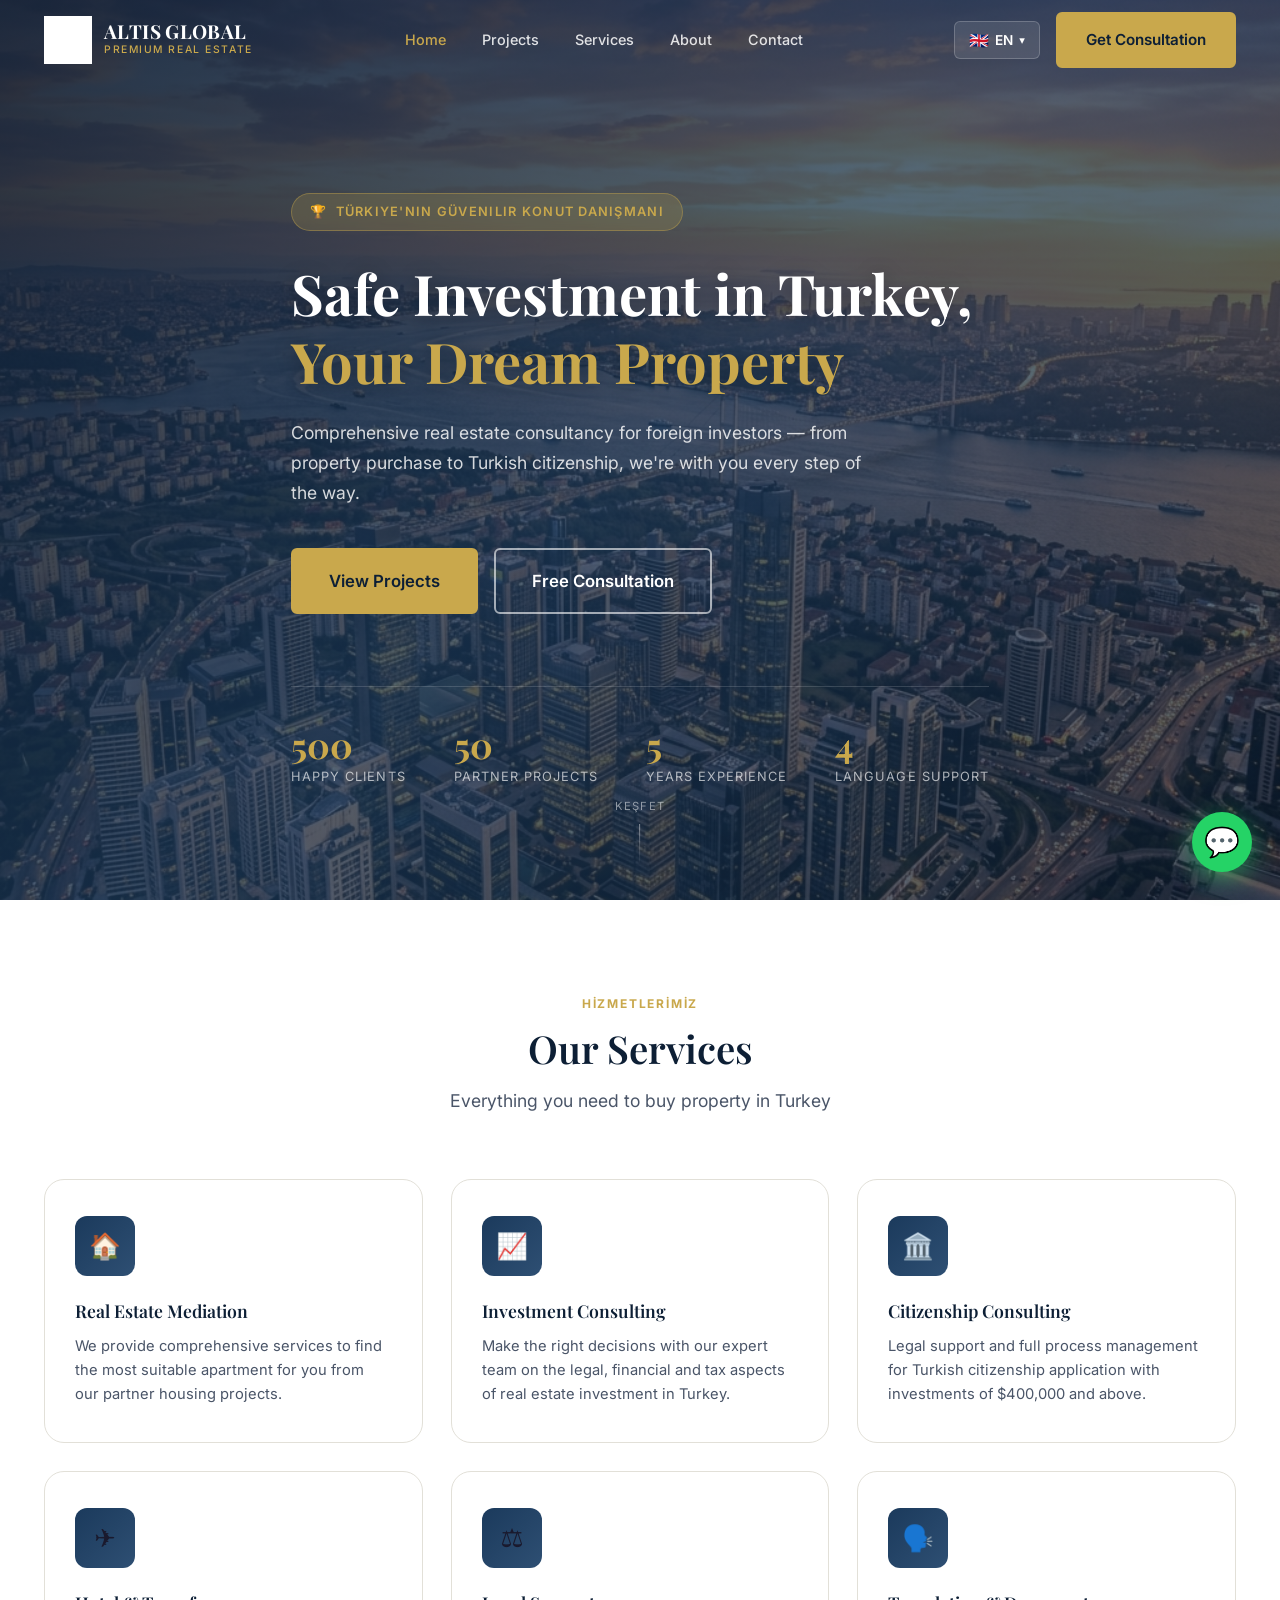
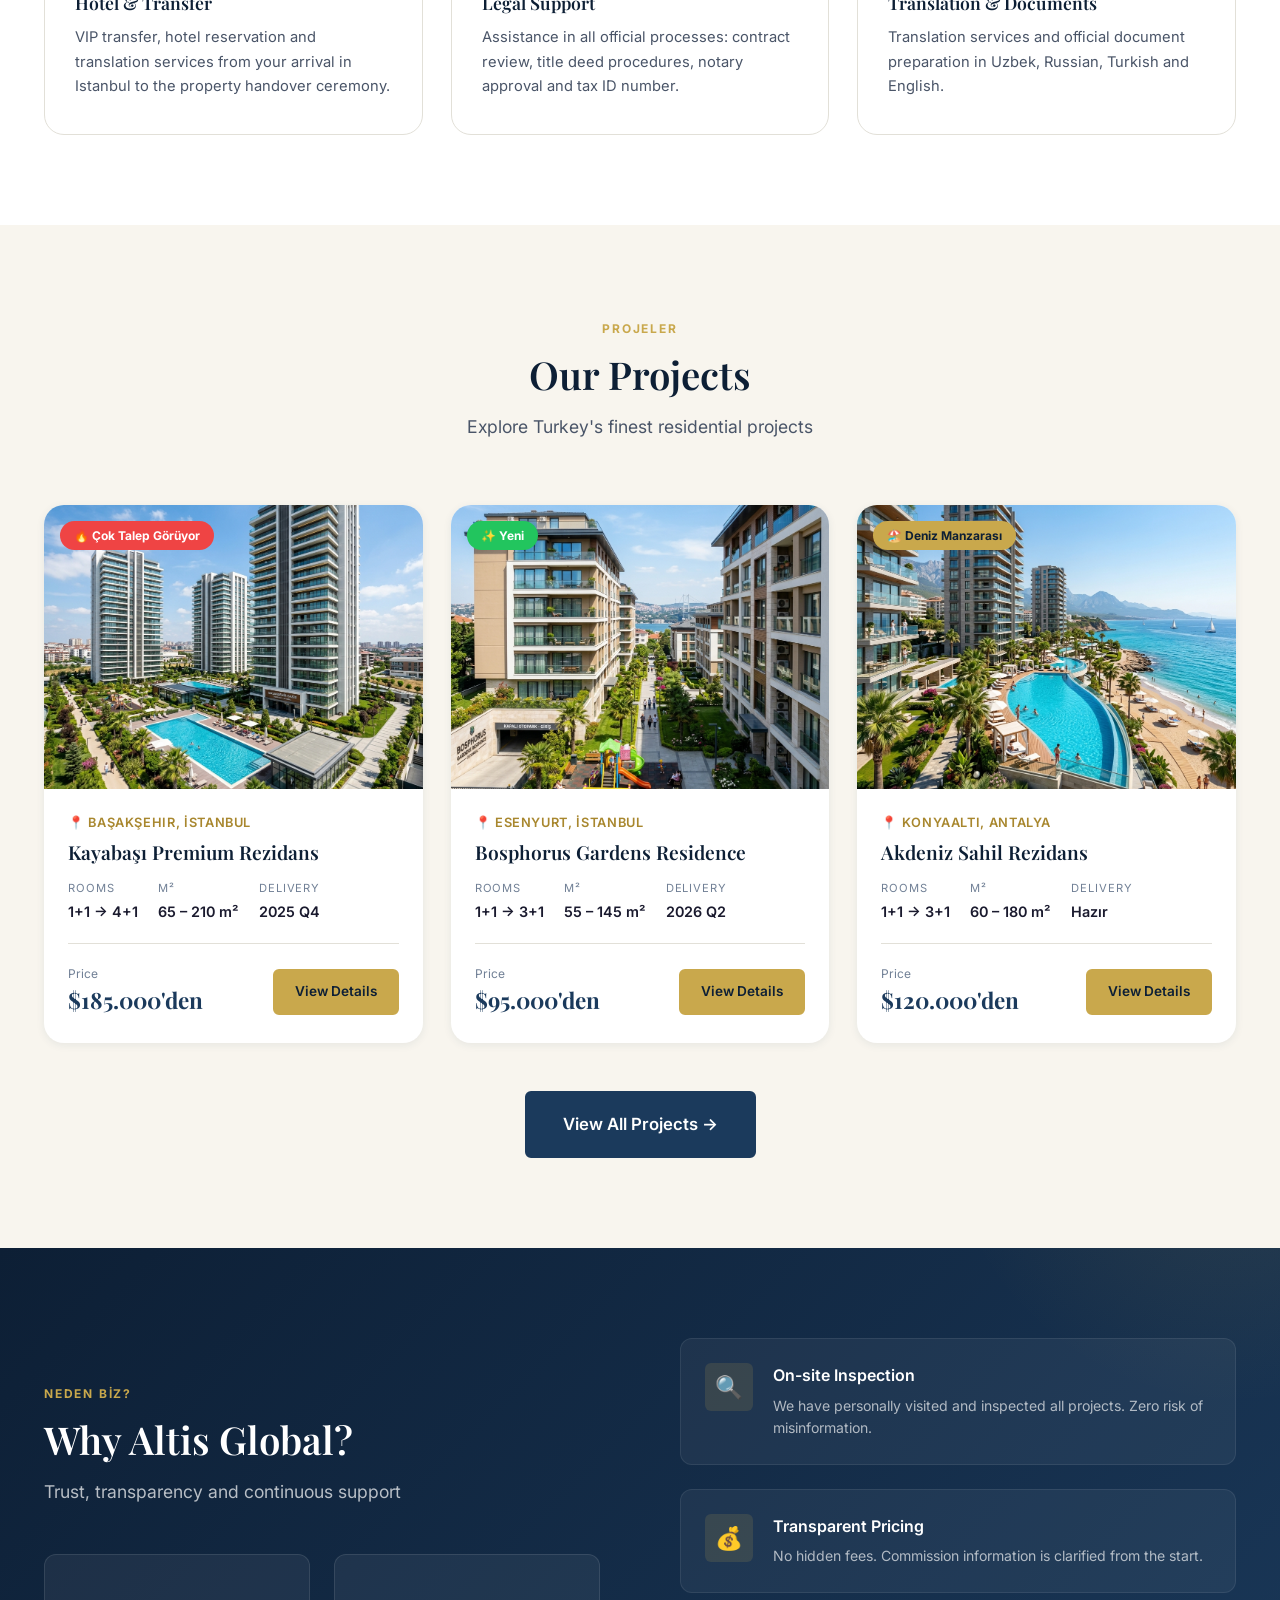
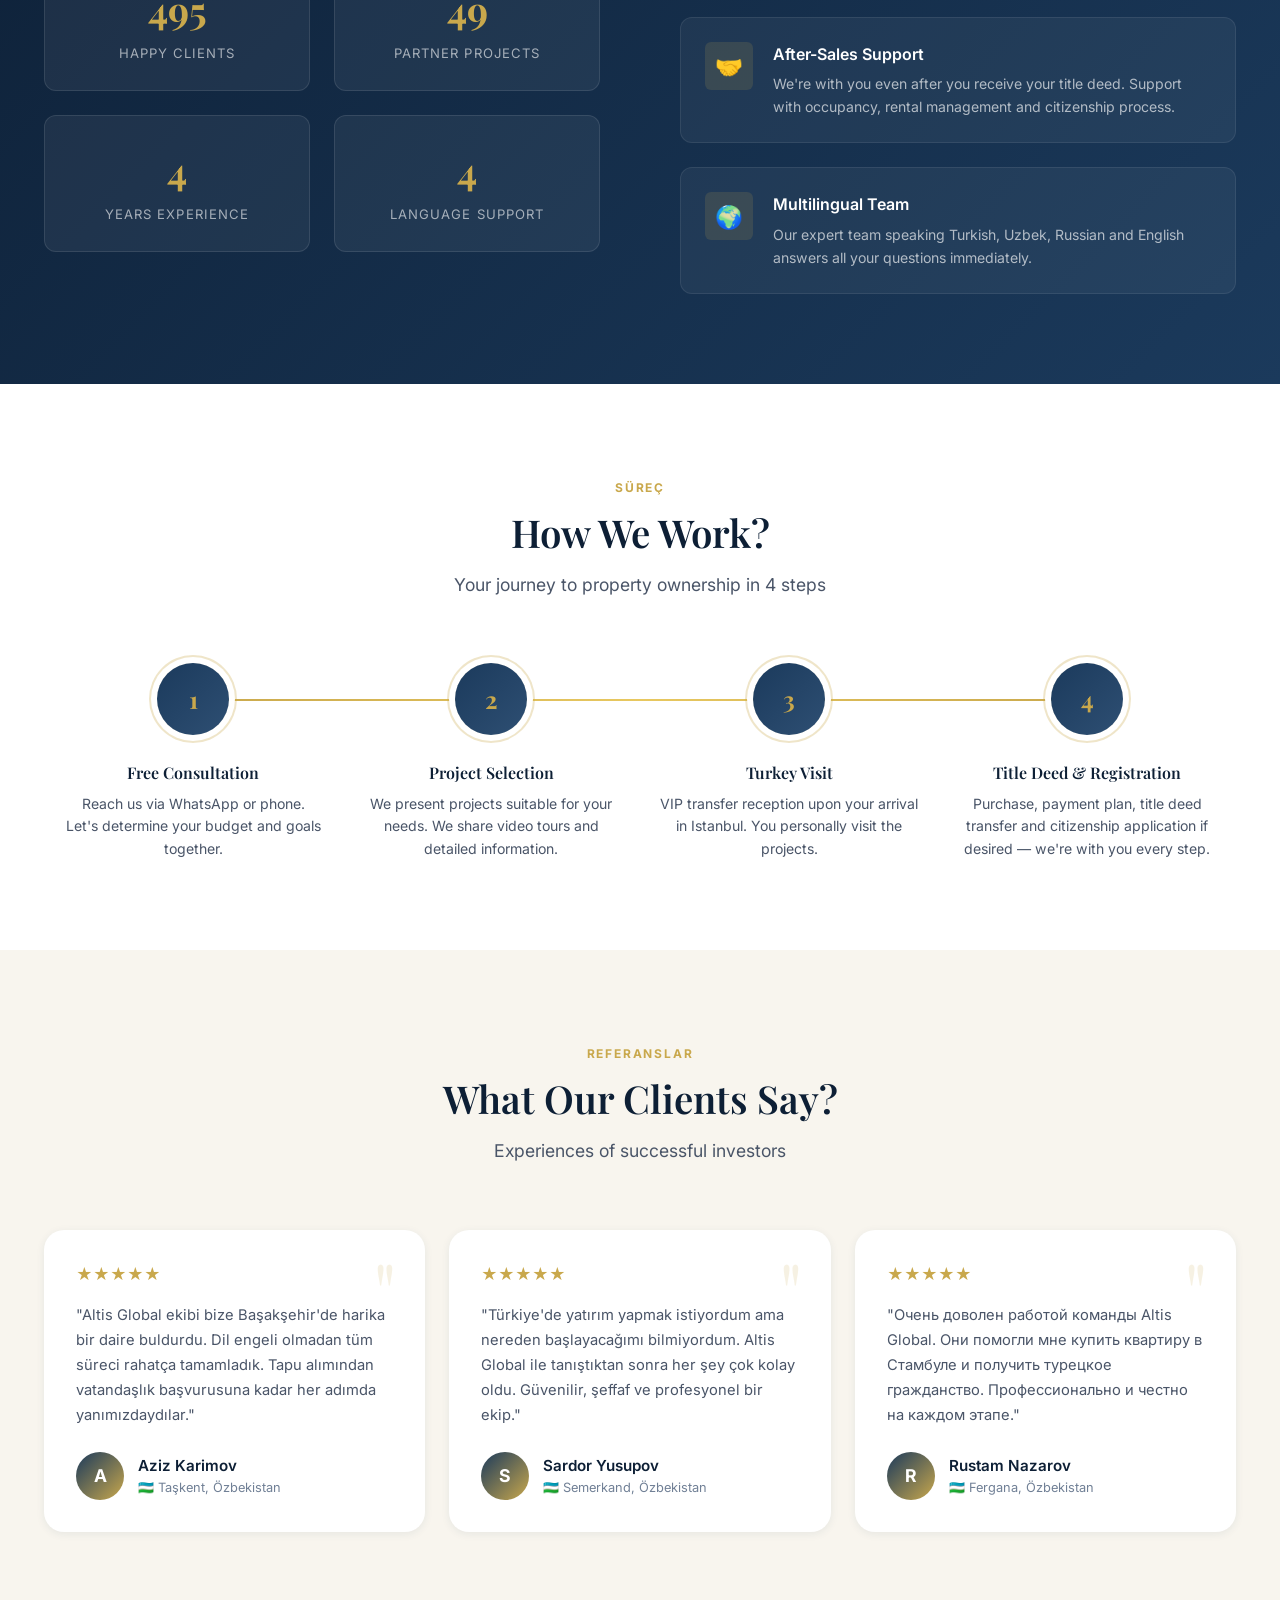
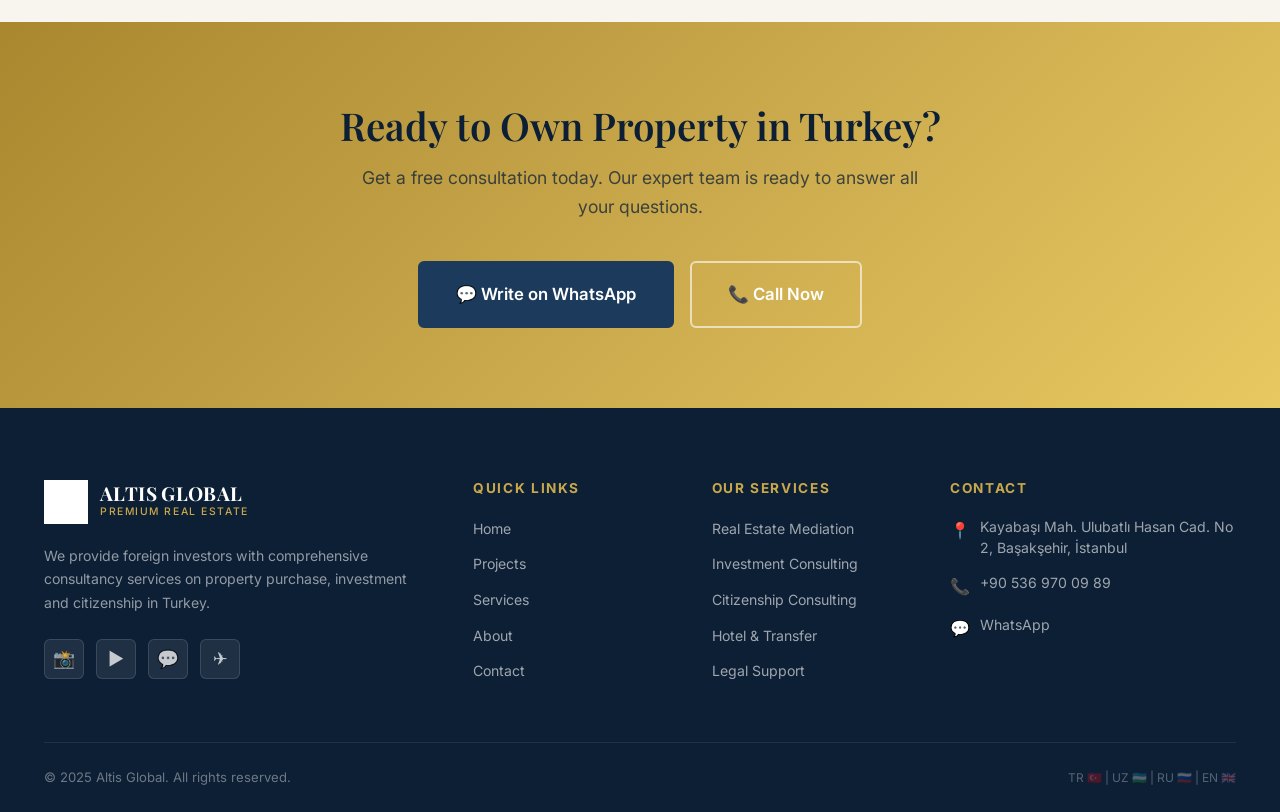
==== index.html @ b35ed518 "İlk commit - Altis Global Konut Projesi" ====
<!DOCTYPE html>
<html lang="tr" dir="ltr">
<head>
  <meta charset="UTF-8" />
  <meta name="viewport" content="width=device-width, initial-scale=1.0" />
  <title>Altis Global — Türkiye'de Konut & Yatırım Danışmanlığı</title>
  <meta name="description" content="Yabancı yatırımcılara Türkiye'de konut alımı, yatırım danışmanlığı ve vatandaşlık hizmetleri. Özbekistan ve Orta Asya'dan müşterilere özel çok dilli hizmet." />
  <meta property="og:title" content="Altis Global — Türkiye'de Konut & Yatırım" />
  <meta property="og:description" content="Yabancı yatırımcılara Türkiye'de konut alımı ve vatandaşlık danışmanlığı." />
  <meta property="og:type" content="website" />
  <link rel="stylesheet" href="assets/css/main.css" />
  <link rel="icon" type="image/png" href="assets/images/logo.png" />
</head>
<body>

<!-- ============================================================ NAVBAR -->
<nav id="navbar" class="transparent">
  <div class="nav-inner">
    <a href="index.html" class="nav-logo">
      <img src="assets/images/logo.png" alt="Altis Global Logo" />
      <div class="nav-logo-text">
        <span class="brand-name">ALTIS GLOBAL</span>
        <span class="brand-sub">Premium Real Estate</span>
      </div>
    </a>
    <ul class="nav-links">
      <li><a href="index.html" data-i18n="nav.home">Ana Sayfa</a></li>
      <li><a href="projects.html" data-i18n="nav.projects">Projeler</a></li>
      <li><a href="services.html" data-i18n="nav.services">Hizmetler</a></li>
      <li><a href="about.html" data-i18n="nav.about">Hakkımızda</a></li>
      <li><a href="contact.html" data-i18n="nav.contact">İletişim</a></li>
    </ul>
    <div class="nav-right">
      <div class="lang-switcher">
        <button class="lang-btn" id="langBtn" aria-label="Dil Seç">
          <span class="flag">🇹🇷</span>
          <span class="lang-code">TR</span>
          <span class="chevron">▾</span>
        </button>
        <div class="lang-dropdown" id="langDropdown">
          <div class="lang-option" data-lang="tr"><span class="flag">🇹🇷</span> Türkçe</div>
          <div class="lang-option" data-lang="uz"><span class="flag">🇺🇿</span> O'zbekcha</div>
          <div class="lang-option" data-lang="ru"><span class="flag">🇷🇺</span> Русский</div>
          <div class="lang-option" data-lang="en"><span class="flag">🇬🇧</span> English</div>
        </div>
      </div>
      <a href="contact.html" class="btn btn-primary nav-cta" data-i18n="nav.cta">Danışmanlık Al</a>
      <button class="hamburger" id="hamburger" aria-label="Menü">
        <span></span><span></span><span></span>
      </button>
    </div>
  </div>
</nav>

<!-- Mobile Menu -->
<div class="mobile-menu" id="mobileMenu">
  <a href="index.html"    data-i18n="nav.home">Ana Sayfa</a>
  <a href="projects.html" data-i18n="nav.projects">Projeler</a>
  <a href="services.html" data-i18n="nav.services">Hizmetler</a>
  <a href="about.html"    data-i18n="nav.about">Hakkımızda</a>
  <a href="contact.html"  data-i18n="nav.contact">İletişim</a>
  <a href="contact.html" class="btn btn-primary mobile-cta" data-i18n="nav.cta">Danışmanlık Al</a>
</div>

<!-- ============================================================ HERO -->
<section id="hero">
  <div class="hero-bg"></div>
  <div class="hero-overlay"></div>
  <div class="container hero-content">
    <div class="hero-badge">🏆 <span>Türkiye'nin Güvenilir Konut Danışmanı</span></div>
    <h1 class="hero-title">
      <span data-i18n="hero.tagline">Türkiye'de Güvenli Yatırım,<br/><span class="gold">Hayalinizdeki Konut</span></span>
    </h1>
    <p class="hero-subtitle" data-i18n="hero.subtitle">
      Yabancı yatırımcılar için kapsamlı emlak danışmanlığı — konut alımından Türk vatandaşlığına kadar her adımda yanınızdayız.
    </p>
    <div class="hero-buttons">
      <a href="projects.html" class="btn btn-primary btn-lg" data-i18n="hero.btn_projects">Projeleri İncele</a>
      <a href="contact.html"  class="btn btn-outline btn-lg" data-i18n="hero.btn_contact">Ücretsiz Danışmanlık</a>
    </div>
    <div class="hero-stats">
      <div>
        <div class="hero-stat-val" data-count="500">0</div>
        <div class="hero-stat-label" data-i18n="why.stat1_label">Mutlu Müşteri</div>
      </div>
      <div>
        <div class="hero-stat-val" data-count="50">0</div>
        <div class="hero-stat-label" data-i18n="why.stat2_label">Anlaşmalı Proje</div>
      </div>
      <div>
        <div class="hero-stat-val" data-count="5">0</div>
        <div class="hero-stat-label" data-i18n="why.stat3_label">Yıl Tecrübe</div>
      </div>
      <div>
        <div class="hero-stat-val">4</div>
        <div class="hero-stat-label" data-i18n="why.stat4_label">Dil Desteği</div>
      </div>
    </div>
  </div>
  <div class="scroll-indicator">Keşfet</div>
</section>

<!-- ============================================================ SERVICES -->
<section id="services">
  <div class="container">
    <div class="section-header">
      <span class="section-label">HİZMETLERİMİZ</span>
      <h2 class="section-title" data-i18n="services.title">Hizmetlerimiz</h2>
      <p class="section-subtitle" data-i18n="services.subtitle">Türkiye'de konut satın alma sürecinde ihtiyaç duyduğunuz her şeyi sunuyoruz</p>
    </div>
    <div class="services-grid">
      <div class="service-card reveal">
        <div class="service-icon">🏠</div>
        <h3 class="service-title" data-i18n="services.realty_title">Emlak Aracılığı</h3>
        <p class="service-desc" data-i18n="services.realty_desc">Anlaşmalı olduğumuz seçkin konut projelerinden size en uygun daireyi bulmak için kapsamlı hizmet sunuyoruz.</p>
      </div>
      <div class="service-card reveal reveal-delay-1">
        <div class="service-icon">📈</div>
        <h3 class="service-title" data-i18n="services.consulting_title">Yatırım Danışmanlığı</h3>
        <p class="service-desc" data-i18n="services.consulting_desc">Türkiye'de gayrimenkul yatırımlarının hukuki, finansal ve vergisel boyutlarında uzman ekibimizle doğru kararı alın.</p>
      </div>
      <div class="service-card reveal reveal-delay-2">
        <div class="service-icon">🏛️</div>
        <h3 class="service-title" data-i18n="services.citizenship_title">Vatandaşlık Danışmanlığı</h3>
        <p class="service-desc" data-i18n="services.citizenship_desc">400.000 $ ve üzeri yatırımla Türk vatandaşlığı başvurusunda hukuki destek ve tam süreç yönetimi.</p>
      </div>
      <div class="service-card reveal reveal-delay-1">
        <div class="service-icon">✈️</div>
        <h3 class="service-title" data-i18n="services.transfer_title">Otel & Transfer</h3>
        <p class="service-desc" data-i18n="services.transfer_desc">İstanbul'a gelişinizden konut teslim törenine kadar VIP transfer, otel rezervasyonu ve tercümanlık hizmetleri.</p>
      </div>
      <div class="service-card reveal reveal-delay-2">
        <div class="service-icon">⚖️</div>
        <h3 class="service-title" data-i18n="services.legal_title">Hukuki Destek</h3>
        <p class="service-desc" data-i18n="services.legal_desc">Sözleşme incelemesi, tapu işlemleri, noter onayı ve vergi numarası çıkartma gibi tüm resmi süreçlerde destek.</p>
      </div>
      <div class="service-card reveal reveal-delay-3">
        <div class="service-icon">🗣️</div>
        <h3 class="service-title" data-i18n="services.translation_title">Tercümanlık & Evrak</h3>
        <p class="service-desc" data-i18n="services.translation_desc">Özbekçe, Rusça, Türkçe ve İngilizce dillerinde tercümanlık ve resmi belge hazırlama hizmetleri.</p>
      </div>
    </div>
  </div>
</section>

<!-- ============================================================ PROJECTS -->
<section id="projects">
  <div class="container">
    <div class="section-header">
      <span class="section-label">PROJELER</span>
      <h2 class="section-title" data-i18n="projects.title">Öne Çıkan Projeler</h2>
      <p class="section-subtitle" data-i18n="projects.subtitle">Özenle seçilmiş konut projeleri</p>
    </div>
    <div class="projects-grid">

      <!-- Project 1 -->
      <a href="project-basaksehir.html" class="project-card reveal" data-city="istanbul">
        <div class="project-img-wrap">
          <img src="assets/images/project-basaksehir.jpg" alt="Başakşehir Rezidans" loading="lazy" />
          <span class="project-badge hot">🔥 Çok Talep Görüyor</span>
        </div>
        <div class="project-info">
          <div class="project-location">📍 Başakşehir, İstanbul</div>
          <h3 class="project-name">Kayabaşı Premium Rezidans</h3>
          <div class="project-meta">
            <div class="project-meta-item">
              <span class="project-meta-label" data-i18n="projects.rooms">Oda</span>
              <span class="project-meta-val">1+1 → 4+1</span>
            </div>
            <div class="project-meta-item">
              <span class="project-meta-label" data-i18n="projects.area">m²</span>
              <span class="project-meta-val">65 – 210 m²</span>
            </div>
            <div class="project-meta-item">
              <span class="project-meta-label" data-i18n="projects.delivery">Teslim</span>
              <span class="project-meta-val">2025 Q4</span>
            </div>
          </div>
          <div class="project-price">
            <div>
              <div class="project-price-label" data-i18n="projects.price_from">Fiyat</div>
              <div class="project-price-val">$185.000'den</div>
            </div>
            <span class="btn btn-primary btn-sm" data-i18n="projects.details">Detayları İncele</span>
          </div>
        </div>
      </a>

      <!-- Project 2 -->
      <a href="project-esenyurt.html" class="project-card reveal reveal-delay-1" data-city="istanbul">
        <div class="project-img-wrap">
          <img src="assets/images/project-esenyurt.jpg" alt="Esenyurt Konut" loading="lazy" />
          <span class="project-badge new">✨ Yeni</span>
        </div>
        <div class="project-info">
          <div class="project-location">📍 Esenyurt, İstanbul</div>
          <h3 class="project-name">Bosphorus Gardens Residence</h3>
          <div class="project-meta">
            <div class="project-meta-item">
              <span class="project-meta-label" data-i18n="projects.rooms">Oda</span>
              <span class="project-meta-val">1+1 → 3+1</span>
            </div>
            <div class="project-meta-item">
              <span class="project-meta-label" data-i18n="projects.area">m²</span>
              <span class="project-meta-val">55 – 145 m²</span>
            </div>
            <div class="project-meta-item">
              <span class="project-meta-label" data-i18n="projects.delivery">Teslim</span>
              <span class="project-meta-val">2026 Q2</span>
            </div>
          </div>
          <div class="project-price">
            <div>
              <div class="project-price-label" data-i18n="projects.price_from">Fiyat</div>
              <div class="project-price-val">$95.000'den</div>
            </div>
            <span class="btn btn-primary btn-sm" data-i18n="projects.details">Detayları İncele</span>
          </div>
        </div>
      </a>

      <!-- Project 3 -->
      <a href="project-antalya.html" class="project-card reveal reveal-delay-2" data-city="antalya">
        <div class="project-img-wrap">
          <img src="assets/images/project-antalya.jpg" alt="Antalya Deniz Manzaralı" loading="lazy" />
          <span class="project-badge">🏖️ Deniz Manzarası</span>
        </div>
        <div class="project-info">
          <div class="project-location">📍 Konyaaltı, Antalya</div>
          <h3 class="project-name">Akdeniz Sahil Rezidans</h3>
          <div class="project-meta">
            <div class="project-meta-item">
              <span class="project-meta-label" data-i18n="projects.rooms">Oda</span>
              <span class="project-meta-val">1+1 → 3+1</span>
            </div>
            <div class="project-meta-item">
              <span class="project-meta-label" data-i18n="projects.area">m²</span>
              <span class="project-meta-val">60 – 180 m²</span>
            </div>
            <div class="project-meta-item">
              <span class="project-meta-label" data-i18n="projects.delivery">Teslim</span>
              <span class="project-meta-val">Hazır</span>
            </div>
          </div>
          <div class="project-price">
            <div>
              <div class="project-price-label" data-i18n="projects.price_from">Fiyat</div>
              <div class="project-price-val">$120.000'den</div>
            </div>
            <span class="btn btn-primary btn-sm" data-i18n="projects.details">Detayları İncele</span>
          </div>
        </div>
      </a>

    </div>
    <div class="projects-center">
      <a href="projects.html" class="btn btn-navy btn-lg" data-i18n="projects.view_all">Tüm Projeleri Gör →</a>
    </div>
  </div>
</section>

<!-- ============================================================ WHY US -->
<section id="why">
  <div class="container">
    <div class="why-inner">
      <div class="why-left">
        <span class="section-label">NEDEN BİZ?</span>
        <h2 class="section-title reveal" data-i18n="why.title">Neden Altis Global?</h2>
        <p class="section-subtitle reveal" data-i18n="why.subtitle">Güven, şeffaflık ve kesintisiz destek</p>
        <div class="why-stats">
          <div class="why-stat reveal">
            <span class="why-stat-val" data-count="500" data-i18n="why.stat1_val">500+</span>
            <span class="why-stat-label" data-i18n="why.stat1_label">Mutlu Müşteri</span>
          </div>
          <div class="why-stat reveal reveal-delay-1">
            <span class="why-stat-val" data-count="50" data-i18n="why.stat2_val">50+</span>
            <span class="why-stat-label" data-i18n="why.stat2_label">Anlaşmalı Proje</span>
          </div>
          <div class="why-stat reveal reveal-delay-2">
            <span class="why-stat-val" data-count="5" data-i18n="why.stat3_val">5+</span>
            <span class="why-stat-label" data-i18n="why.stat3_label">Yıl Tecrübe</span>
          </div>
          <div class="why-stat reveal reveal-delay-3">
            <span class="why-stat-val">4</span>
            <span class="why-stat-label" data-i18n="why.stat4_label">Dil Desteği</span>
          </div>
        </div>
      </div>
      <div class="why-reasons">
        <div class="why-reason reveal">
          <div class="why-reason-icon">🔍</div>
          <div>
            <div class="why-reason-title" data-i18n="why.r1_title">Yerinde İnceleme</div>
            <p data-i18n="why.r1_desc">Tüm projeleri bizzat ziyaret ederek inceledik. Yanlış bilgi verme riskimiz sıfır.</p>
          </div>
        </div>
        <div class="why-reason reveal reveal-delay-1">
          <div class="why-reason-icon">💰</div>
          <div>
            <div class="why-reason-title" data-i18n="why.r2_title">Şeffaf Fiyatlama</div>
            <p data-i18n="why.r2_desc">Gizli ücret yok. Komisyon bilgileri başından netleştirilir.</p>
          </div>
        </div>
        <div class="why-reason reveal reveal-delay-2">
          <div class="why-reason-icon">🤝</div>
          <div>
            <div class="why-reason-title" data-i18n="why.r3_title">Satış Sonrası Destek</div>
            <p data-i18n="why.r3_desc">Tapunuzu aldıktan sonra da yanınızdayız. İskân, kira yönetimi ve vatandaşlık sürecinde destek.</p>
          </div>
        </div>
        <div class="why-reason reveal reveal-delay-3">
          <div class="why-reason-icon">🌍</div>
          <div>
            <div class="why-reason-title" data-i18n="why.r4_title">Çok Dilli Ekip</div>
            <p data-i18n="why.r4_desc">Türkçe, Özbekçe, Rusça ve İngilizce konuşan uzman ekibimiz her sorunuza anında cevap verir.</p>
          </div>
        </div>
      </div>
    </div>
  </div>
</section>

<!-- ============================================================ PROCESS -->
<section id="process">
  <div class="container">
    <div class="section-header">
      <span class="section-label">SÜREÇ</span>
      <h2 class="section-title" data-i18n="process.title">Nasıl Çalışıyoruz?</h2>
      <p class="section-subtitle" data-i18n="process.subtitle">Konut sahibi olma yolculuğunuz 4 adımda</p>
    </div>
    <div class="process-steps">
      <div class="process-step reveal">
        <div class="step-number">1</div>
        <h3 class="step-title" data-i18n="process.step1_title">Ücretsiz Danışma</h3>
        <p class="step-desc" data-i18n="process.step1_desc">WhatsApp veya telefon üzerinden bize ulaşın. Bütçenizi ve hedeflerinizi birlikte belirleyelim.</p>
      </div>
      <div class="process-step reveal reveal-delay-1">
        <div class="step-number">2</div>
        <h3 class="step-title" data-i18n="process.step2_title">Proje Seçimi</h3>
        <p class="step-desc" data-i18n="process.step2_desc">İhtiyaçlarınıza uygun projeleri sunuyoruz. Video turları ve detaylı bilgileri paylaşıyoruz.</p>
      </div>
      <div class="process-step reveal reveal-delay-2">
        <div class="step-number">3</div>
        <h3 class="step-title" data-i18n="process.step3_title">Türkiye Ziyareti</h3>
        <p class="step-desc" data-i18n="process.step3_desc">İstanbul'a gelişinizde VIP transfer karşılama. Projeleri bizzat ziyaret ediyorsunuz.</p>
      </div>
      <div class="process-step reveal reveal-delay-3">
        <div class="step-number">4</div>
        <h3 class="step-title" data-i18n="process.step4_title">Tapu & Tescil</h3>
        <p class="step-desc" data-i18n="process.step4_desc">Satın alma, ödeme planı, tapu devri ve isterseniz vatandaşlık başvurusu — her adımda yanınızdayız.</p>
      </div>
    </div>
  </div>
</section>

<!-- ============================================================ TESTIMONIALS -->
<section id="testimonials">
  <div class="container">
    <div class="section-header">
      <span class="section-label">REFERANSLAR</span>
      <h2 class="section-title" data-i18n="testimonials.title">Müşterilerimiz Ne Diyor?</h2>
      <p class="section-subtitle" data-i18n="testimonials.subtitle">Başarılı yatırımcıların deneyimleri</p>
    </div>
    <div class="testimonials-track">
      <div class="testimonial-card reveal">
        <div class="testimonial-stars">★★★★★</div>
        <p class="testimonial-text">"Altis Global ekibi bize Başakşehir'de harika bir daire buldurdu. Dil engeli olmadan tüm süreci rahatça tamamladık. Tapu alımından vatandaşlık başvurusuna kadar her adımda yanımızdaydılar."</p>
        <div class="testimonial-author">
          <div class="testimonial-avatar">A</div>
          <div>
            <div class="testimonial-name">Aziz Karimov</div>
            <div class="testimonial-country">🇺🇿 Taşkent, Özbekistan</div>
          </div>
        </div>
      </div>
      <div class="testimonial-card reveal reveal-delay-1">
        <div class="testimonial-stars">★★★★★</div>
        <p class="testimonial-text">"Türkiye'de yatırım yapmak istiyordum ama nereden başlayacağımı bilmiyordum. Altis Global ile tanıştıktan sonra her şey çok kolay oldu. Güvenilir, şeffaf ve profesyonel bir ekip."</p>
        <div class="testimonial-author">
          <div class="testimonial-avatar">S</div>
          <div>
            <div class="testimonial-name">Sardor Yusupov</div>
            <div class="testimonial-country">🇺🇿 Semerkand, Özbekistan</div>
          </div>
        </div>
      </div>
      <div class="testimonial-card reveal reveal-delay-2">
        <div class="testimonial-stars">★★★★★</div>
        <p class="testimonial-text">"Очень доволен работой команды Altis Global. Они помогли мне купить квартиру в Стамбуле и получить турецкое гражданство. Профессионально и честно на каждом этапе."</p>
        <div class="testimonial-author">
          <div class="testimonial-avatar">R</div>
          <div>
            <div class="testimonial-name">Rustam Nazarov</div>
            <div class="testimonial-country">🇺🇿 Fergana, Özbekistan</div>
          </div>
        </div>
      </div>
    </div>
  </div>
</section>

<!-- ============================================================ CTA -->
<section id="cta">
  <div class="container cta-inner">
    <h2 data-i18n="cta.title">Türkiye'de Konut Sahibi Olmaya Hazır mısınız?</h2>
    <p data-i18n="cta.subtitle">Bugün ücretsiz danışmanlık alın. Uzman ekibimiz tüm sorularınızı yanıtlamak için hazır.</p>
    <div class="cta-buttons">
      <a href="https://wa.me/905369700989?text=Merhaba%2C%20Altis%20Global%20sitesinden%20yaz%C4%B1yorum." target="_blank" class="btn btn-navy btn-lg" data-i18n="cta.whatsapp">
        💬 WhatsApp ile Yazın
      </a>
      <a href="tel:+905369700989" class="btn btn-outline btn-lg" data-i18n="cta.call">📞 Hemen Arayın</a>
    </div>
  </div>
</section>

<!-- ============================================================ FOOTER -->
<footer id="footer">
  <div class="container">
    <div class="footer-grid">
      <div class="footer-brand">
        <div class="nav-logo">
          <img src="assets/images/logo.png" alt="Altis Global" style="height:44px;filter:brightness(0) invert(1);" />
          <div class="nav-logo-text">
            <span class="brand-name">ALTIS GLOBAL</span>
            <span class="brand-sub">Premium Real Estate</span>
          </div>
        </div>
        <p data-i18n="footer.desc">Yabancı yatırımcılara Türkiye'de konut alımı, yatırım ve vatandaşlık konularında kapsamlı danışmanlık hizmetleri sunuyoruz.</p>
        <div class="footer-socials">
          <a href="#" class="social-link" aria-label="Instagram">📸</a>
          <a href="#" class="social-link" aria-label="YouTube">▶️</a>
          <a href="https://wa.me/905369700989" class="social-link" aria-label="WhatsApp">💬</a>
          <a href="#" class="social-link" aria-label="Telegram">✈️</a>
        </div>
      </div>
      <div class="footer-col">
        <h4 data-i18n="footer.links_title">Hızlı Bağlantılar</h4>
        <ul>
          <li><a href="index.html"    data-i18n="nav.home">Ana Sayfa</a></li>
          <li><a href="projects.html" data-i18n="nav.projects">Projeler</a></li>
          <li><a href="services.html" data-i18n="nav.services">Hizmetler</a></li>
          <li><a href="about.html"    data-i18n="nav.about">Hakkımızda</a></li>
          <li><a href="contact.html"  data-i18n="nav.contact">İletişim</a></li>
        </ul>
      </div>
      <div class="footer-col">
        <h4 data-i18n="footer.services_title">Hizmetlerimiz</h4>
        <ul>
          <li><a href="services.html" data-i18n="services.realty_title">Emlak Aracılığı</a></li>
          <li><a href="services.html" data-i18n="services.consulting_title">Yatırım Danışmanlığı</a></li>
          <li><a href="services.html" data-i18n="services.citizenship_title">Vatandaşlık</a></li>
          <li><a href="services.html" data-i18n="services.transfer_title">Otel & Transfer</a></li>
          <li><a href="services.html" data-i18n="services.legal_title">Hukuki Destek</a></li>
        </ul>
      </div>
      <div class="footer-col">
        <h4 data-i18n="footer.contact_title">İletişim</h4>
        <div class="footer-contact-item">
          <span class="footer-contact-icon">📍</span>
          <p data-i18n="footer.address">Kayabaşı Mah. Ulubatlı Hasan Cad. No 2, Başakşehir, İstanbul</p>
        </div>
        <div class="footer-contact-item">
          <span class="footer-contact-icon">📞</span>
          <a href="tel:+905369700989">+90 536 970 09 89</a>
        </div>
        <div class="footer-contact-item">
          <span class="footer-contact-icon">💬</span>
          <a href="https://wa.me/905369700989" target="_blank">WhatsApp</a>
        </div>
      </div>
    </div>
    <div class="footer-bottom">
      <p>© 2025 Altis Global. <span data-i18n="footer.rights">Tüm hakları saklıdır.</span></p>
      <p style="color:rgba(255,255,255,0.3);font-size:0.75rem;">TR 🇹🇷 | UZ 🇺🇿 | RU 🇷🇺 | EN 🇬🇧</p>
    </div>
  </div>
</footer>

<!-- WhatsApp Float -->
<a href="https://wa.me/905369700989" target="_blank" class="whatsapp-float" aria-label="WhatsApp">💬</a>

<script src="assets/js/translations.js"></script>
<script src="assets/js/i18n.js"></script>
<script src="assets/js/main.js"></script>
</body>
</html>
---- assets/css/main.css ----
/* =========================================
   ALTIS GLOBAL — MAIN CSS
   Design: Navy/Gold Premium Real Estate
   ========================================= */

/* --- Google Fonts Import --- */
@import url('https://fonts.googleapis.com/css2?family=Playfair+Display:wght@400;500;600;700&family=Inter:wght@300;400;500;600;700&display=swap');

/* --- CSS Variables --- */
:root {
  --navy:       #1B3A5C;
  --navy-dark:  #0D1F35;
  --navy-light: #2E4F73;
  --gold:       #C9A84C;
  --gold-light: #E8C860;
  --gold-dark:  #A8872E;
  --cream:      #F8F5EE;
  --cream-dark: #EDE8DC;
  --white:      #FFFFFF;
  --text-dark:  #1A1A2E;
  --text-mid:   #4A5568;
  --text-light: #718096;
  --border:     #E2E0D8;
  --shadow-sm:  0 2px 8px rgba(27,58,92,0.08);
  --shadow-md:  0 8px 32px rgba(27,58,92,0.12);
  --shadow-lg:  0 20px 60px rgba(27,58,92,0.18);
  --radius-sm:  6px;
  --radius-md:  12px;
  --radius-lg:  20px;
  --radius-xl:  32px;
  --transition: 0.3s cubic-bezier(0.4,0,0.2,1);
  --font-head:  'Playfair Display', Georgia, serif;
  --font-body:  'Inter', system-ui, sans-serif;
  --max-width:  1240px;
  --nav-height: 80px;
}

/* --- Reset & Base --- */
*, *::before, *::after { box-sizing: border-box; margin: 0; padding: 0; }

html {
  scroll-behavior: smooth;
  font-size: 16px;
}

body {
  font-family: var(--font-body);
  background: var(--cream);
  color: var(--text-dark);
  line-height: 1.6;
  overflow-x: hidden;
}

img { max-width: 100%; height: auto; display: block; }
a  { text-decoration: none; color: inherit; }
ul { list-style: none; }

/* --- Typography --- */
h1, h2, h3, h4 { font-family: var(--font-head); line-height: 1.2; }
h1 { font-size: clamp(2rem, 5vw, 3.5rem); font-weight: 700; }
h2 { font-size: clamp(1.6rem, 3vw, 2.5rem); font-weight: 600; }
h3 { font-size: clamp(1.2rem, 2vw, 1.5rem); font-weight: 600; }
p  { font-size: 1rem; color: var(--text-mid); }

/* --- Container --- */
.container {
  max-width: var(--max-width);
  margin: 0 auto;
  padding: 0 24px;
}

/* --- Section --- */
section { padding: 90px 0; }
.section-label {
  display: inline-block;
  font-size: 0.75rem;
  font-weight: 700;
  letter-spacing: 0.15em;
  text-transform: uppercase;
  color: var(--gold);
  margin-bottom: 12px;
}
.section-title {
  color: var(--navy-dark);
  margin-bottom: 16px;
}
.section-subtitle {
  font-size: 1.1rem;
  color: var(--text-mid);
  max-width: 600px;
}
.section-header { text-align: center; margin-bottom: 64px; }
.section-header .section-subtitle { margin: 0 auto; }

/* --- Buttons --- */
.btn {
  display: inline-flex;
  align-items: center;
  gap: 8px;
  padding: 14px 28px;
  border-radius: var(--radius-sm);
  font-family: var(--font-body);
  font-size: 0.95rem;
  font-weight: 600;
  cursor: pointer;
  border: 2px solid transparent;
  transition: all var(--transition);
  white-space: nowrap;
}

.btn-primary {
  background: var(--gold);
  color: var(--navy-dark);
  border-color: var(--gold);
}
.btn-primary:hover {
  background: var(--gold-light);
  border-color: var(--gold-light);
  transform: translateY(-2px);
  box-shadow: 0 8px 24px rgba(201,168,76,0.4);
}

.btn-outline {
  background: transparent;
  color: var(--white);
  border-color: rgba(255,255,255,0.6);
}
.btn-outline:hover {
  background: rgba(255,255,255,0.15);
  border-color: var(--white);
  transform: translateY(-2px);
}

.btn-navy {
  background: var(--navy);
  color: var(--white);
  border-color: var(--navy);
}
.btn-navy:hover {
  background: var(--navy-dark);
  border-color: var(--navy-dark);
  transform: translateY(-2px);
  box-shadow: var(--shadow-md);
}

.btn-whatsapp {
  background: #25D366;
  color: var(--white);
  border-color: #25D366;
}
.btn-whatsapp:hover {
  background: #20BA5A;
  transform: translateY(-2px);
  box-shadow: 0 8px 24px rgba(37,211,102,0.4);
}

.btn-lg { padding: 18px 36px; font-size: 1.05rem; }
.btn-sm { padding: 10px 20px; font-size: 0.85rem; }

/* =========================================
   NAVIGATION
   ========================================= */
#navbar {
  position: fixed;
  top: 0; left: 0; right: 0;
  z-index: 1000;
  height: var(--nav-height);
  display: flex;
  align-items: center;
  transition: background var(--transition), box-shadow var(--transition), backdrop-filter var(--transition);
}

#navbar.transparent {
  background: transparent;
}
#navbar.scrolled {
  background: rgba(13,31,53,0.97);
  backdrop-filter: blur(20px);
  box-shadow: 0 4px 30px rgba(0,0,0,0.3);
}

.nav-inner {
  display: flex;
  align-items: center;
  justify-content: space-between;
  width: 100%;
  max-width: var(--max-width);
  margin: 0 auto;
  padding: 0 24px;
}

.nav-logo {
  display: flex;
  align-items: center;
  gap: 12px;
}
.nav-logo img {
  height: 48px;
  width: auto;
  filter: brightness(0) invert(1);
}
.nav-logo-text {
  display: flex;
  flex-direction: column;
}
.nav-logo-text .brand-name {
  font-family: var(--font-head);
  font-size: 1.2rem;
  font-weight: 700;
  color: var(--white);
  line-height: 1.1;
  letter-spacing: 0.02em;
}
.nav-logo-text .brand-sub {
  font-size: 0.65rem;
  color: var(--gold);
  letter-spacing: 0.15em;
  text-transform: uppercase;
  font-weight: 500;
}

.nav-links {
  display: flex;
  align-items: center;
  gap: 4px;
}
.nav-links a {
  padding: 8px 16px;
  color: rgba(255,255,255,0.85);
  font-size: 0.9rem;
  font-weight: 500;
  border-radius: var(--radius-sm);
  transition: all var(--transition);
}
.nav-links a:hover { color: var(--white); background: rgba(255,255,255,0.1); }
.nav-links a.active { color: var(--gold); }

.nav-right {
  display: flex;
  align-items: center;
  gap: 16px;
}

/* Language Switcher */
.lang-switcher {
  position: relative;
}
.lang-btn {
  display: flex;
  align-items: center;
  gap: 6px;
  padding: 8px 14px;
  background: rgba(255,255,255,0.1);
  border: 1px solid rgba(255,255,255,0.2);
  border-radius: var(--radius-sm);
  color: var(--white);
  font-size: 0.85rem;
  font-weight: 600;
  cursor: pointer;
  transition: all var(--transition);
  font-family: var(--font-body);
}
.lang-btn:hover { background: rgba(255,255,255,0.2); }
.lang-btn .flag { font-size: 1rem; }
.lang-btn .chevron { font-size: 0.7rem; transition: transform var(--transition); }
.lang-btn.open .chevron { transform: rotate(180deg); }

.lang-dropdown {
  position: absolute;
  top: calc(100% + 8px);
  right: 0;
  background: var(--navy-dark);
  border: 1px solid rgba(255,255,255,0.1);
  border-radius: var(--radius-md);
  overflow: hidden;
  min-width: 160px;
  box-shadow: var(--shadow-lg);
  opacity: 0;
  visibility: hidden;
  transform: translateY(-8px);
  transition: all var(--transition);
}
.lang-dropdown.open {
  opacity: 1;
  visibility: visible;
  transform: translateY(0);
}
.lang-option {
  display: flex;
  align-items: center;
  gap: 10px;
  padding: 12px 16px;
  color: rgba(255,255,255,0.8);
  font-size: 0.85rem;
  cursor: pointer;
  transition: all var(--transition);
}
.lang-option:hover { background: rgba(255,255,255,0.08); color: var(--white); }
.lang-option.active { color: var(--gold); }
.lang-option .flag { font-size: 1.1rem; }

/* Hamburger */
.hamburger {
  display: none;
  flex-direction: column;
  gap: 5px;
  cursor: pointer;
  padding: 8px;
  background: none;
  border: none;
}
.hamburger span {
  display: block;
  width: 24px;
  height: 2px;
  background: var(--white);
  border-radius: 2px;
  transition: all var(--transition);
}
.hamburger.open span:nth-child(1) { transform: translateY(7px) rotate(45deg); }
.hamburger.open span:nth-child(2) { opacity: 0; }
.hamburger.open span:nth-child(3) { transform: translateY(-7px) rotate(-45deg); }

/* Mobile Menu */
.mobile-menu {
  position: fixed;
  top: var(--nav-height);
  left: 0; right: 0;
  background: var(--navy-dark);
  padding: 24px;
  display: flex;
  flex-direction: column;
  gap: 8px;
  transform: translateY(-100%);
  opacity: 0;
  visibility: hidden;
  transition: all var(--transition);
  z-index: 999;
}
.mobile-menu.open {
  transform: translateY(0);
  opacity: 1;
  visibility: visible;
}
.mobile-menu a {
  display: block;
  padding: 14px 16px;
  color: rgba(255,255,255,0.85);
  font-size: 1rem;
  font-weight: 500;
  border-radius: var(--radius-sm);
  border-bottom: 1px solid rgba(255,255,255,0.06);
  transition: all var(--transition);
}
.mobile-menu a:hover { color: var(--gold); background: rgba(255,255,255,0.05); }
.mobile-menu .mobile-cta { margin-top: 16px; }

/* =========================================
   HERO SECTION
   ========================================= */
#hero {
  position: relative;
  min-height: 100vh;
  display: flex;
  align-items: center;
  overflow: hidden;
}

.hero-bg {
  position: absolute;
  inset: 0;
  background-image: url('../images/hero-istanbul.jpg');
  background-size: cover;
  background-position: center 30%;
  transform: scale(1.05);
  transition: transform 8s ease;
}
.hero-bg.loaded { transform: scale(1); }

.hero-overlay {
  position: absolute;
  inset: 0;
  background: linear-gradient(
    135deg,
    rgba(13,31,53,0.88) 0%,
    rgba(27,58,92,0.75) 50%,
    rgba(13,31,53,0.65) 100%
  );
}

.hero-content {
  position: relative;
  z-index: 2;
  padding-top: var(--nav-height);
}

.hero-badge {
  display: inline-flex;
  align-items: center;
  gap: 8px;
  background: rgba(201,168,76,0.2);
  border: 1px solid rgba(201,168,76,0.4);
  padding: 8px 18px;
  border-radius: 100px;
  color: var(--gold);
  font-size: 0.8rem;
  font-weight: 600;
  letter-spacing: 0.1em;
  text-transform: uppercase;
  margin-bottom: 28px;
  backdrop-filter: blur(10px);
  animation: fadeInDown 0.8s ease 0.2s both;
}

.hero-title {
  color: var(--white);
  max-width: 700px;
  margin-bottom: 24px;
  animation: fadeInUp 0.8s ease 0.4s both;
  text-shadow: 0 2px 20px rgba(0,0,0,0.3);
}
.hero-title .gold { color: var(--gold); }

.hero-subtitle {
  color: rgba(255,255,255,0.82);
  font-size: 1.1rem;
  max-width: 580px;
  line-height: 1.7;
  margin-bottom: 40px;
  animation: fadeInUp 0.8s ease 0.6s both;
}

.hero-buttons {
  display: flex;
  gap: 16px;
  flex-wrap: wrap;
  animation: fadeInUp 0.8s ease 0.8s both;
}

.hero-stats {
  display: flex;
  gap: 48px;
  margin-top: 72px;
  padding-top: 40px;
  border-top: 1px solid rgba(255,255,255,0.15);
  animation: fadeInUp 0.8s ease 1s both;
}
.hero-stat-val {
  font-family: var(--font-head);
  font-size: 2.2rem;
  font-weight: 700;
  color: var(--gold);
  line-height: 1;
}
.hero-stat-label {
  font-size: 0.8rem;
  color: rgba(255,255,255,0.65);
  margin-top: 4px;
  text-transform: uppercase;
  letter-spacing: 0.08em;
}

/* Scroll indicator */
.scroll-indicator {
  position: absolute;
  bottom: 36px;
  left: 50%;
  transform: translateX(-50%);
  display: flex;
  flex-direction: column;
  align-items: center;
  gap: 8px;
  color: rgba(255,255,255,0.5);
  font-size: 0.7rem;
  letter-spacing: 0.1em;
  text-transform: uppercase;
  animation: bounce 2s infinite;
  z-index: 2;
}
.scroll-indicator::after {
  content: '';
  width: 1px;
  height: 40px;
  background: linear-gradient(to bottom, rgba(255,255,255,0.5), transparent);
}

/* =========================================
   SERVICES SECTION
   ========================================= */
#services { background: var(--white); }

.services-grid {
  display: grid;
  grid-template-columns: repeat(3, 1fr);
  gap: 28px;
}

.service-card {
  position: relative;
  padding: 36px 30px;
  background: var(--white);
  border: 1px solid var(--border);
  border-radius: var(--radius-lg);
  transition: all var(--transition);
  overflow: hidden;
}
.service-card::before {
  content: '';
  position: absolute;
  top: 0; left: 0;
  width: 100%; height: 3px;
  background: linear-gradient(90deg, var(--gold), var(--gold-light));
  transform: scaleX(0);
  transform-origin: left;
  transition: transform var(--transition);
}
.service-card:hover {
  transform: translateY(-8px);
  box-shadow: var(--shadow-lg);
  border-color: transparent;
}
.service-card:hover::before { transform: scaleX(1); }

.service-icon {
  width: 60px; height: 60px;
  background: linear-gradient(135deg, var(--navy), var(--navy-light));
  border-radius: var(--radius-md);
  display: flex;
  align-items: center;
  justify-content: center;
  font-size: 1.6rem;
  margin-bottom: 24px;
  transition: transform var(--transition);
}
.service-card:hover .service-icon { transform: scale(1.1) rotate(5deg); }

.service-title {
  color: var(--navy-dark);
  margin-bottom: 12px;
  font-size: 1.1rem;
}
.service-desc { font-size: 0.92rem; line-height: 1.65; }

/* =========================================
   PROJECTS SECTION
   ========================================= */
#projects { background: var(--cream); }

.projects-grid {
  display: grid;
  grid-template-columns: repeat(3, 1fr);
  gap: 28px;
  margin-bottom: 48px;
}

.project-card {
  background: var(--white);
  border-radius: var(--radius-lg);
  overflow: hidden;
  box-shadow: var(--shadow-sm);
  transition: all var(--transition);
  cursor: pointer;
}
.project-card:hover {
  transform: translateY(-10px);
  box-shadow: var(--shadow-lg);
}

.project-img-wrap {
  position: relative;
  overflow: hidden;
  aspect-ratio: 4/3;
}
.project-img-wrap img {
  width: 100%; height: 100%;
  object-fit: cover;
  transition: transform 0.6s cubic-bezier(0.4,0,0.2,1);
}
.project-card:hover .project-img-wrap img { transform: scale(1.08); }

.project-badge {
  position: absolute;
  top: 16px; left: 16px;
  background: var(--gold);
  color: var(--navy-dark);
  padding: 5px 14px;
  border-radius: 100px;
  font-size: 0.75rem;
  font-weight: 700;
}
.project-badge.new { background: #22C55E; color: var(--white); }
.project-badge.hot { background: #EF4444; color: var(--white); }

.project-info { padding: 24px; }

.project-location {
  display: flex;
  align-items: center;
  gap: 6px;
  color: var(--gold-dark);
  font-size: 0.8rem;
  font-weight: 600;
  text-transform: uppercase;
  letter-spacing: 0.05em;
  margin-bottom: 8px;
}

.project-name {
  font-family: var(--font-head);
  font-size: 1.2rem;
  color: var(--navy-dark);
  margin-bottom: 16px;
}

.project-meta {
  display: flex;
  gap: 20px;
  margin-bottom: 20px;
  padding-bottom: 20px;
  border-bottom: 1px solid var(--border);
}
.project-meta-item {
  display: flex;
  flex-direction: column;
  gap: 2px;
}
.project-meta-label {
  font-size: 0.7rem;
  text-transform: uppercase;
  letter-spacing: 0.08em;
  color: var(--text-light);
}
.project-meta-val {
  font-size: 0.9rem;
  font-weight: 600;
  color: var(--text-dark);
}

.project-price {
  display: flex;
  align-items: center;
  justify-content: space-between;
}
.project-price-val {
  font-family: var(--font-head);
  font-size: 1.4rem;
  color: var(--navy);
  font-weight: 700;
}
.project-price-label { font-size: 0.75rem; color: var(--text-light); }

.projects-center { display: flex; justify-content: center; }

/* =========================================
   WHY US SECTION
   ========================================= */
#why {
  background: linear-gradient(135deg, var(--navy-dark) 0%, var(--navy) 100%);
  position: relative;
  overflow: hidden;
}
#why::before {
  content: '';
  position: absolute;
  top: -60%;
  right: -20%;
  width: 600px;
  height: 600px;
  background: radial-gradient(circle, rgba(201,168,76,0.12) 0%, transparent 70%);
  pointer-events: none;
}

.why-inner {
  display: grid;
  grid-template-columns: 1fr 1fr;
  gap: 80px;
  align-items: center;
}

.why-left .section-title { color: var(--white); }
.why-left .section-subtitle { color: rgba(255,255,255,0.7); }
.why-left .section-label { color: var(--gold); }

.why-stats {
  display: grid;
  grid-template-columns: 1fr 1fr;
  gap: 24px;
  margin-top: 48px;
}
.why-stat {
  background: rgba(255,255,255,0.06);
  border: 1px solid rgba(255,255,255,0.1);
  border-radius: var(--radius-md);
  padding: 24px;
  text-align: center;
  transition: all var(--transition);
}
.why-stat:hover {
  background: rgba(255,255,255,0.1);
  transform: translateY(-4px);
}
.why-stat-val {
  font-family: var(--font-head);
  font-size: 2.4rem;
  font-weight: 700;
  color: var(--gold);
  display: block;
}
.why-stat-label {
  font-size: 0.82rem;
  color: rgba(255,255,255,0.6);
  text-transform: uppercase;
  letter-spacing: 0.08em;
}

.why-reasons { display: flex; flex-direction: column; gap: 24px; }
.why-reason {
  display: flex;
  gap: 20px;
  padding: 24px;
  background: rgba(255,255,255,0.05);
  border: 1px solid rgba(255,255,255,0.08);
  border-radius: var(--radius-md);
  transition: all var(--transition);
}
.why-reason:hover {
  background: rgba(255,255,255,0.09);
  border-color: rgba(201,168,76,0.3);
}
.why-reason-icon {
  width: 48px; height: 48px;
  min-width: 48px;
  background: rgba(201,168,76,0.15);
  border-radius: var(--radius-sm);
  display: flex;
  align-items: center;
  justify-content: center;
  font-size: 1.4rem;
}
.why-reason-title {
  font-size: 1rem;
  font-weight: 600;
  color: var(--white);
  margin-bottom: 6px;
  font-family: var(--font-body);
}
.why-reason p { font-size: 0.88rem; color: rgba(255,255,255,0.65); }

/* =========================================
   PROCESS SECTION
   ========================================= */
#process { background: var(--white); }

.process-steps {
  display: grid;
  grid-template-columns: repeat(4, 1fr);
  gap: 0;
  position: relative;
}
.process-steps::before {
  content: '';
  position: absolute;
  top: 36px;
  left: 12.5%;
  right: 12.5%;
  height: 2px;
  background: linear-gradient(90deg, var(--gold), var(--gold-light), var(--gold));
}

.process-step {
  text-align: center;
  padding: 0 20px;
  position: relative;
}
.step-number {
  width: 72px; height: 72px;
  background: linear-gradient(135deg, var(--navy) 0%, var(--navy-light) 100%);
  border-radius: 50%;
  display: flex;
  align-items: center;
  justify-content: center;
  margin: 0 auto 28px;
  font-family: var(--font-head);
  font-size: 1.5rem;
  font-weight: 700;
  color: var(--gold);
  position: relative;
  z-index: 1;
  box-shadow: 0 0 0 6px var(--white), 0 0 0 8px rgba(201,168,76,0.3);
  transition: all var(--transition);
}
.process-step:hover .step-number {
  transform: scale(1.1);
  box-shadow: 0 0 0 6px var(--white), 0 0 0 10px rgba(201,168,76,0.5);
}
.step-title {
  font-size: 1rem;
  color: var(--navy-dark);
  margin-bottom: 10px;
}
.step-desc { font-size: 0.88rem; color: var(--text-mid); line-height: 1.6; }

/* =========================================
   TESTIMONIALS
   ========================================= */
#testimonials { background: var(--cream); }

.testimonials-track {
  display: grid;
  grid-template-columns: repeat(3, 1fr);
  gap: 24px;
}
.testimonial-card {
  background: var(--white);
  border-radius: var(--radius-lg);
  padding: 32px;
  box-shadow: var(--shadow-sm);
  transition: all var(--transition);
  position: relative;
}
.testimonial-card:hover { transform: translateY(-6px); box-shadow: var(--shadow-md); }
.testimonial-card::before {
  content: '"';
  position: absolute;
  top: 20px; right: 28px;
  font-family: var(--font-head);
  font-size: 5rem;
  color: var(--gold);
  opacity: 0.15;
  line-height: 1;
}

.testimonial-stars {
  display: flex;
  gap: 4px;
  margin-bottom: 16px;
  color: var(--gold);
  font-size: 1rem;
}
.testimonial-text {
  font-size: 0.92rem;
  line-height: 1.7;
  color: var(--text-mid);
  margin-bottom: 24px;
}
.testimonial-author {
  display: flex;
  align-items: center;
  gap: 14px;
}
.testimonial-avatar {
  width: 48px; height: 48px;
  border-radius: 50%;
  background: linear-gradient(135deg, var(--navy), var(--gold));
  display: flex;
  align-items: center;
  justify-content: center;
  color: var(--white);
  font-weight: 700;
  font-size: 1.1rem;
}
.testimonial-name {
  font-weight: 600;
  color: var(--navy-dark);
  font-size: 0.95rem;
}
.testimonial-country { font-size: 0.8rem; color: var(--text-light); }

/* =========================================
   CTA SECTION
   ========================================= */
#cta {
  background: linear-gradient(135deg, var(--gold-dark) 0%, var(--gold) 50%, var(--gold-light) 100%);
  padding: 80px 0;
}
.cta-inner {
  text-align: center;
}
.cta-inner h2 {
  color: var(--navy-dark);
  margin-bottom: 16px;
}
.cta-inner p {
  color: rgba(13,31,53,0.75);
  font-size: 1.1rem;
  max-width: 560px;
  margin: 0 auto 40px;
}
.cta-buttons {
  display: flex;
  gap: 16px;
  justify-content: center;
  flex-wrap: wrap;
}

/* =========================================
   FOOTER
   ========================================= */
#footer {
  background: var(--navy-dark);
  color: rgba(255,255,255,0.75);
  padding: 72px 0 0;
}

.footer-grid {
  display: grid;
  grid-template-columns: 2fr 1fr 1fr 1.5fr;
  gap: 48px;
  padding-bottom: 48px;
  border-bottom: 1px solid rgba(255,255,255,0.08);
}

.footer-brand .nav-logo { margin-bottom: 20px; }
.footer-brand p {
  font-size: 0.88rem;
  color: rgba(255,255,255,0.55);
  line-height: 1.7;
  margin-bottom: 24px;
}
.footer-socials {
  display: flex;
  gap: 12px;
}
.social-link {
  width: 40px; height: 40px;
  background: rgba(255,255,255,0.08);
  border: 1px solid rgba(255,255,255,0.12);
  border-radius: var(--radius-sm);
  display: flex;
  align-items: center;
  justify-content: center;
  font-size: 1.1rem;
  transition: all var(--transition);
}
.social-link:hover { background: var(--gold); border-color: var(--gold); color: var(--navy-dark); }

.footer-col h4 {
  font-family: var(--font-body);
  font-size: 0.85rem;
  font-weight: 700;
  text-transform: uppercase;
  letter-spacing: 0.12em;
  color: var(--gold);
  margin-bottom: 20px;
}
.footer-col ul li {
  margin-bottom: 10px;
}
.footer-col ul li a {
  color: rgba(255,255,255,0.6);
  font-size: 0.88rem;
  transition: color var(--transition);
}
.footer-col ul li a:hover { color: var(--white); }

.footer-contact-item {
  display: flex;
  gap: 10px;
  margin-bottom: 14px;
  align-items: flex-start;
}
.footer-contact-icon { font-size: 1rem; color: var(--gold); margin-top: 2px; flex-shrink: 0; }
.footer-contact-item p { font-size: 0.88rem; color: rgba(255,255,255,0.6); line-height: 1.5; }
.footer-contact-item a { color: rgba(255,255,255,0.6); font-size: 0.88rem; transition: color var(--transition); }
.footer-contact-item a:hover { color: var(--gold); }

.footer-bottom {
  padding: 24px 0;
  display: flex;
  align-items: center;
  justify-content: space-between;
  flex-wrap: wrap;
  gap: 12px;
}
.footer-bottom p { font-size: 0.82rem; color: rgba(255,255,255,0.4); }

/* =========================================
   WHATSAPP FLOAT BUTTON
   ========================================= */
.whatsapp-float {
  position: fixed;
  bottom: 28px;
  right: 28px;
  width: 60px; height: 60px;
  background: #25D366;
  border-radius: 50%;
  display: flex;
  align-items: center;
  justify-content: center;
  font-size: 1.8rem;
  box-shadow: 0 6px 24px rgba(37,211,102,0.5);
  z-index: 999;
  transition: all var(--transition);
  animation: pulse 3s infinite;
}
.whatsapp-float:hover {
  transform: scale(1.1);
  box-shadow: 0 10px 32px rgba(37,211,102,0.6);
  animation: none;
}

/* =========================================
   PAGE HERO (Inner Pages)
   ========================================= */
.page-hero {
  padding: 160px 0 80px;
  background: linear-gradient(135deg, var(--navy-dark) 0%, var(--navy) 100%);
  position: relative;
  overflow: hidden;
}
.page-hero::before {
  content: '';
  position: absolute;
  top: -50%; right: -10%;
  width: 500px; height: 500px;
  background: radial-gradient(circle, rgba(201,168,76,0.1) 0%, transparent 70%);
}
.page-hero h1 { color: var(--white); margin-bottom: 12px; }
.page-hero p { color: rgba(255,255,255,0.7); font-size: 1.1rem; }
.breadcrumb {
  display: flex;
  gap: 8px;
  align-items: center;
  margin-bottom: 20px;
  font-size: 0.82rem;
  color: rgba(255,255,255,0.5);
}
.breadcrumb a { color: rgba(255,255,255,0.5); transition: color var(--transition); }
.breadcrumb a:hover { color: var(--gold); }
.breadcrumb span { color: var(--gold); }

/* =========================================
   CONTACT PAGE
   ========================================= */
.contact-grid {
  display: grid;
  grid-template-columns: 1fr 1.5fr;
  gap: 48px;
  align-items: start;
}
.contact-form-card {
  background: var(--white);
  border-radius: var(--radius-lg);
  padding: 40px;
  box-shadow: var(--shadow-md);
}
.form-group { margin-bottom: 22px; }
.form-group label {
  display: block;
  font-size: 0.85rem;
  font-weight: 600;
  color: var(--navy-dark);
  margin-bottom: 8px;
}
.form-group input,
.form-group select,
.form-group textarea {
  width: 100%;
  padding: 14px 18px;
  border: 1.5px solid var(--border);
  border-radius: var(--radius-sm);
  font-family: var(--font-body);
  font-size: 0.95rem;
  color: var(--text-dark);
  background: var(--white);
  transition: all var(--transition);
  outline: none;
}
.form-group input:focus,
.form-group select:focus,
.form-group textarea:focus {
  border-color: var(--navy);
  box-shadow: 0 0 0 4px rgba(27,58,92,0.08);
}
.form-group textarea { resize: vertical; min-height: 130px; }

.contact-info-card {
  background: linear-gradient(135deg, var(--navy-dark), var(--navy));
  border-radius: var(--radius-lg);
  padding: 40px;
  color: var(--white);
}
.contact-info-card h3 { color: var(--white); margin-bottom: 8px; font-size: 1.3rem; }
.contact-info-card > p { color: rgba(255,255,255,0.65); margin-bottom: 32px; }
.contact-info-items { display: flex; flex-direction: column; gap: 24px; }
.contact-info-item {
  display: flex;
  gap: 16px;
  align-items: flex-start;
}
.contact-info-icon {
  width: 48px; height: 48px; min-width: 48px;
  background: rgba(201,168,76,0.15);
  border-radius: var(--radius-sm);
  display: flex; align-items: center; justify-content: center;
  font-size: 1.3rem;
}
.contact-info-label { font-size: 0.78rem; color: var(--gold); text-transform: uppercase; letter-spacing: 0.1em; margin-bottom: 4px; }
.contact-info-val { color: var(--white); font-size: 0.95rem; }
.contact-info-val a { color: var(--white); transition: color var(--transition); }
.contact-info-val a:hover { color: var(--gold); }

/* Map embed */
.map-wrap {
  border-radius: var(--radius-lg);
  overflow: hidden;
  margin-top: 40px;
  box-shadow: var(--shadow-md);
  height: 350px;
}
.map-wrap iframe { width: 100%; height: 100%; border: none; }

/* =========================================
   PROJECTS PAGE
   ========================================= */
.projects-filter {
  display: flex;
  gap: 10px;
  flex-wrap: wrap;
  margin-bottom: 40px;
}
.filter-btn {
  padding: 10px 22px;
  border: 1.5px solid var(--border);
  border-radius: 100px;
  background: var(--white);
  color: var(--text-mid);
  font-size: 0.88rem;
  font-weight: 500;
  cursor: pointer;
  transition: all var(--transition);
  font-family: var(--font-body);
}
.filter-btn:hover, .filter-btn.active {
  background: var(--navy);
  border-color: var(--navy);
  color: var(--white);
}

/* =========================================
   PROJECT DETAIL
   ========================================= */
.project-detail-grid {
  display: grid;
  grid-template-columns: 1.5fr 1fr;
  gap: 48px;
  align-items: start;
}
.gallery-main {
  border-radius: var(--radius-lg);
  overflow: hidden;
  aspect-ratio: 16/10;
  margin-bottom: 12px;
}
.gallery-main img { width: 100%; height: 100%; object-fit: cover; }
.gallery-thumbs { display: grid; grid-template-columns: repeat(4, 1fr); gap: 8px; }
.gallery-thumb {
  border-radius: var(--radius-sm);
  overflow: hidden;
  aspect-ratio: 4/3;
  cursor: pointer;
  opacity: 0.7;
  transition: opacity var(--transition);
}
.gallery-thumb:hover, .gallery-thumb.active { opacity: 1; outline: 2px solid var(--gold); }
.gallery-thumb img { width: 100%; height: 100%; object-fit: cover; }

.detail-card {
  background: var(--white);
  border-radius: var(--radius-lg);
  padding: 36px;
  box-shadow: var(--shadow-md);
  position: sticky;
  top: calc(var(--nav-height) + 24px);
}
.detail-price-label { font-size: 0.78rem; color: var(--text-light); margin-bottom: 4px; }
.detail-price { font-family: var(--font-head); font-size: 2rem; color: var(--navy); margin-bottom: 24px; }
.detail-specs {
  display: grid;
  grid-template-columns: 1fr 1fr;
  gap: 16px;
  margin-bottom: 28px;
  padding-bottom: 28px;
  border-bottom: 1px solid var(--border);
}
.spec-item {}
.spec-label { font-size: 0.75rem; text-transform: uppercase; letter-spacing: 0.08em; color: var(--text-light); margin-bottom: 4px; }
.spec-val { font-weight: 600; color: var(--text-dark); font-size: 0.95rem; }

.detail-actions { display: flex; flex-direction: column; gap: 12px; }

.features-list {
  margin-top: 40px;
}
.features-list h3 { margin-bottom: 20px; }
.features-grid {
  display: grid;
  grid-template-columns: repeat(3, 1fr);
  gap: 12px;
}
.feature-item {
  display: flex;
  align-items: center;
  gap: 10px;
  padding: 12px 16px;
  background: var(--cream);
  border-radius: var(--radius-sm);
  font-size: 0.88rem;
  color: var(--text-mid);
}
.feature-item::before { content: '✓'; color: var(--gold); font-weight: 700; }

/* =========================================
   ABOUT PAGE
   ========================================= */
.about-intro {
  display: grid;
  grid-template-columns: 1fr 1fr;
  gap: 64px;
  align-items: center;
}
.about-img-wrap {
  border-radius: var(--radius-lg);
  overflow: hidden;
  aspect-ratio: 4/3;
  position: relative;
}
.about-img-wrap img { width: 100%; height: 100%; object-fit: cover; }
.about-img-badge {
  position: absolute;
  bottom: 24px; left: 24px;
  background: var(--navy-dark);
  border: 1px solid rgba(255,255,255,0.15);
  color: var(--white);
  padding: 14px 20px;
  border-radius: var(--radius-md);
  backdrop-filter: blur(10px);
}
.about-img-badge .num {
  font-family: var(--font-head);
  font-size: 2rem;
  color: var(--gold);
  font-weight: 700;
}
.about-img-badge .lbl { font-size: 0.78rem; color: rgba(255,255,255,0.65); }
.about-text .section-label { margin-bottom: 10px; }
.about-text .section-title { margin-bottom: 24px; }
.about-text p { margin-bottom: 16px; line-height: 1.8; }

/* =========================================
   ANIMATIONS
   ========================================= */
@keyframes fadeInDown {
  from { opacity: 0; transform: translateY(-20px); }
  to   { opacity: 1; transform: translateY(0); }
}
@keyframes fadeInUp {
  from { opacity: 0; transform: translateY(30px); }
  to   { opacity: 1; transform: translateY(0); }
}
@keyframes bounce {
  0%, 100% { transform: translateX(-50%) translateY(0); }
  50% { transform: translateX(-50%) translateY(10px); }
}
@keyframes pulse {
  0%, 100% { box-shadow: 0 6px 24px rgba(37,211,102,0.5); }
  50% { box-shadow: 0 6px 40px rgba(37,211,102,0.7), 0 0 0 12px rgba(37,211,102,0.15); }
}

/* Scroll animations */
.reveal {
  opacity: 0;
  transform: translateY(30px);
  transition: opacity 0.7s ease, transform 0.7s ease;
}
.reveal.visible { opacity: 1; transform: translateY(0); }
.reveal-delay-1 { transition-delay: 0.1s; }
.reveal-delay-2 { transition-delay: 0.2s; }
.reveal-delay-3 { transition-delay: 0.3s; }
.reveal-delay-4 { transition-delay: 0.4s; }

/* =========================================
   RESPONSIVE
   ========================================= */
@media (max-width: 1024px) {
  .services-grid    { grid-template-columns: repeat(2, 1fr); }
  .projects-grid    { grid-template-columns: repeat(2, 1fr); }
  .footer-grid      { grid-template-columns: repeat(2, 1fr); }
  .why-inner        { grid-template-columns: 1fr; gap: 48px; }
  .process-steps    { grid-template-columns: repeat(2, 1fr); gap: 40px; }
  .process-steps::before { display: none; }
  .testimonials-track { grid-template-columns: repeat(2, 1fr); }
  .about-intro      { grid-template-columns: 1fr; }
  .project-detail-grid { grid-template-columns: 1fr; }
  .detail-card { position: static; }
}

@media (max-width: 768px) {
  :root { --nav-height: 70px; }
  section { padding: 64px 0; }
  .nav-links  { display: none; }
  .nav-cta    { display: none; }
  .hamburger  { display: flex; }
  .services-grid    { grid-template-columns: 1fr; }
  .projects-grid    { grid-template-columns: 1fr; }
  .footer-grid      { grid-template-columns: 1fr; gap: 32px; }
  .process-steps    { grid-template-columns: 1fr; }
  .testimonials-track { grid-template-columns: 1fr; }
  .hero-stats       { flex-direction: row; flex-wrap: wrap; gap: 24px; }
  .why-stats        { grid-template-columns: 1fr 1fr; }
  .contact-grid     { grid-template-columns: 1fr; }
  .features-grid    { grid-template-columns: 1fr 1fr; }
  .footer-bottom    { flex-direction: column; text-align: center; }
}

@media (max-width: 480px) {
  .hero-buttons { flex-direction: column; }
  .hero-buttons .btn { width: 100%; justify-content: center; }
  .why-stats { grid-template-columns: 1fr 1fr; }
  .cta-buttons { flex-direction: column; align-items: center; }
  .cta-buttons .btn { width: 100%; max-width: 320px; justify-content: center; }
  .features-grid { grid-template-columns: 1fr; }
}
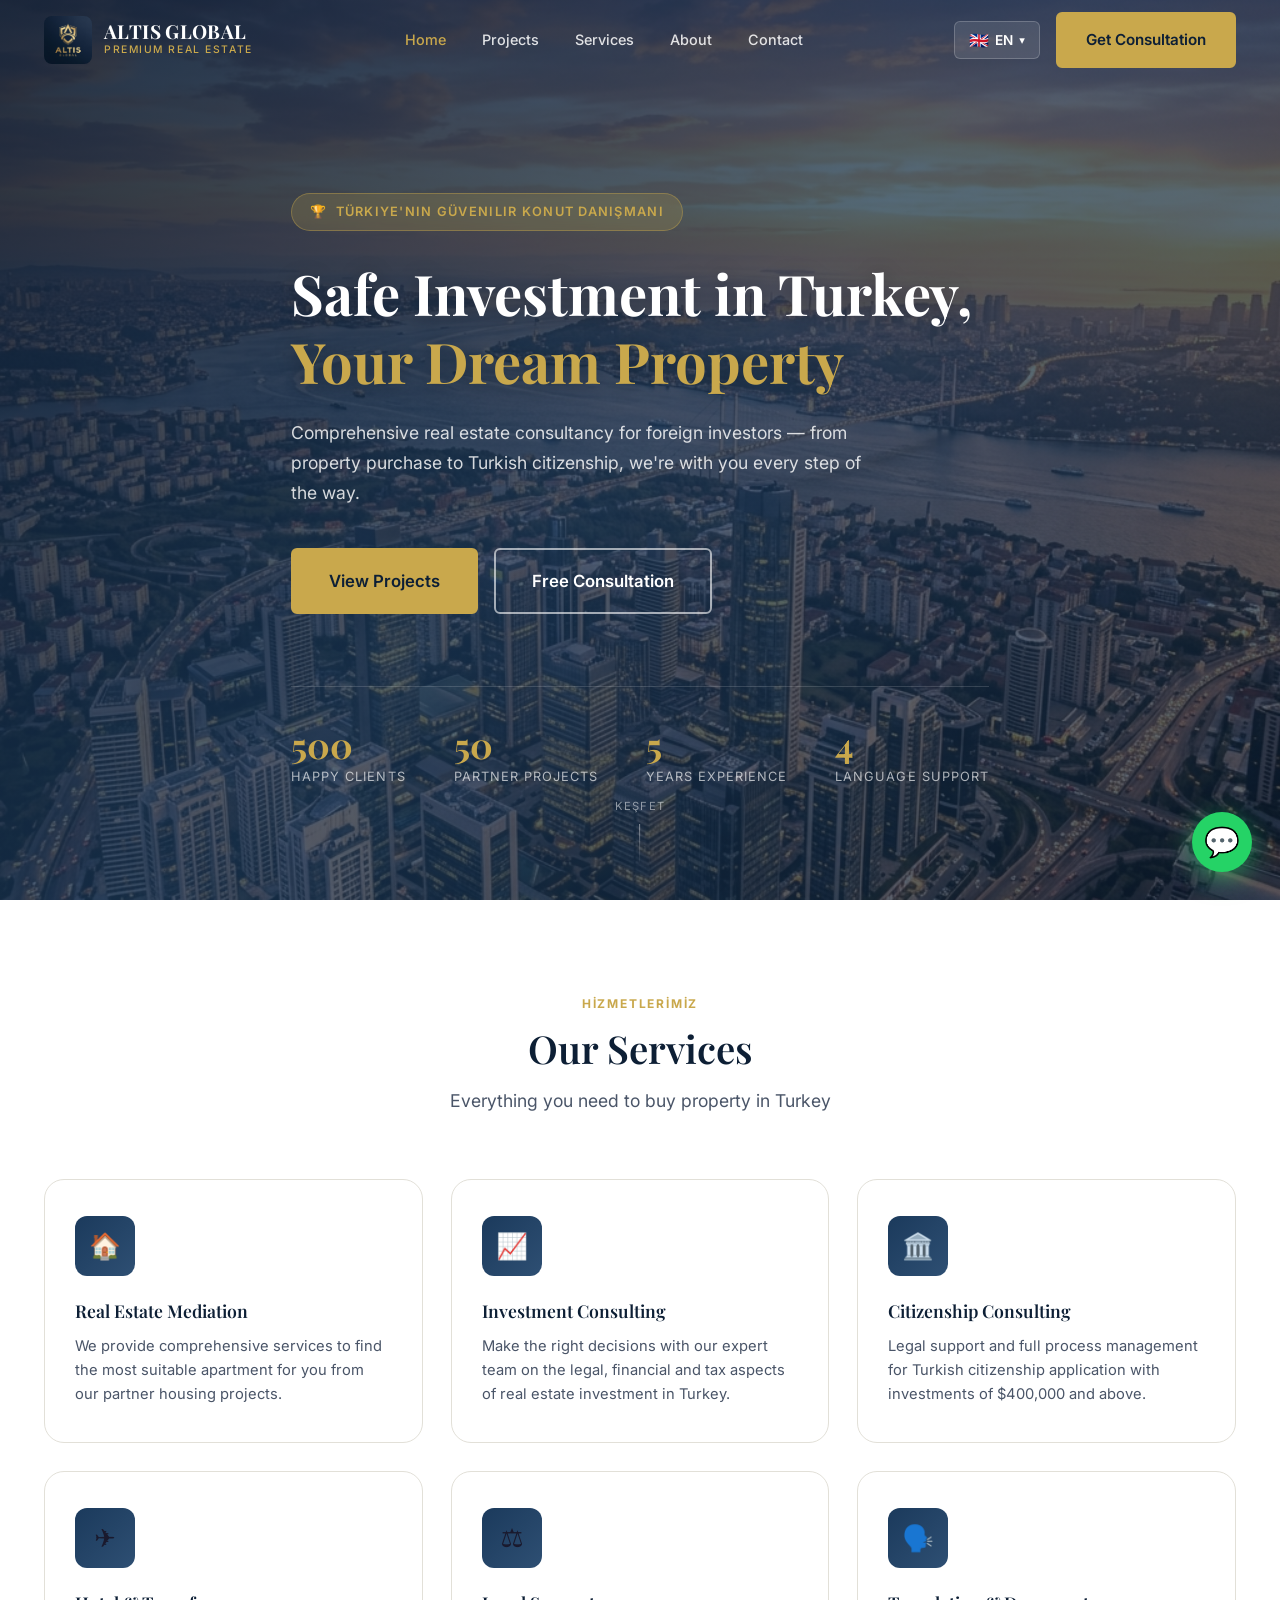
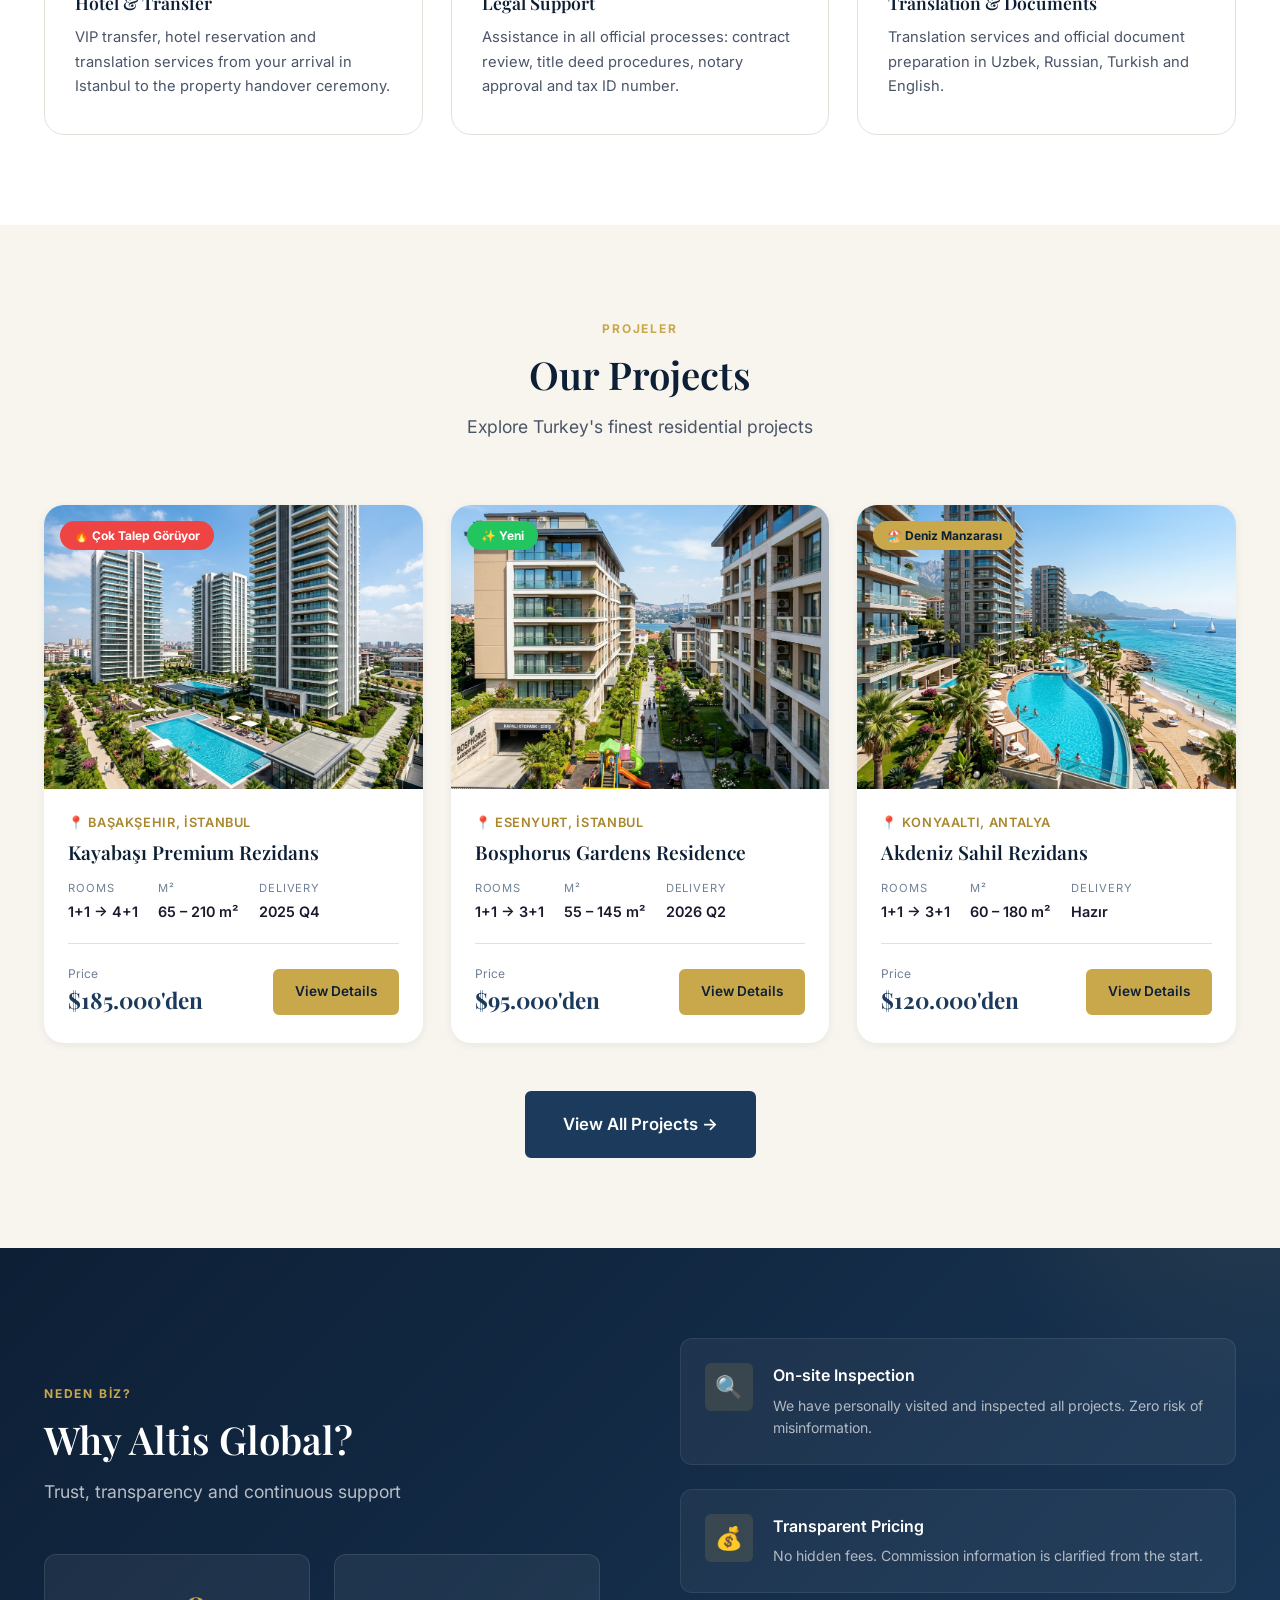
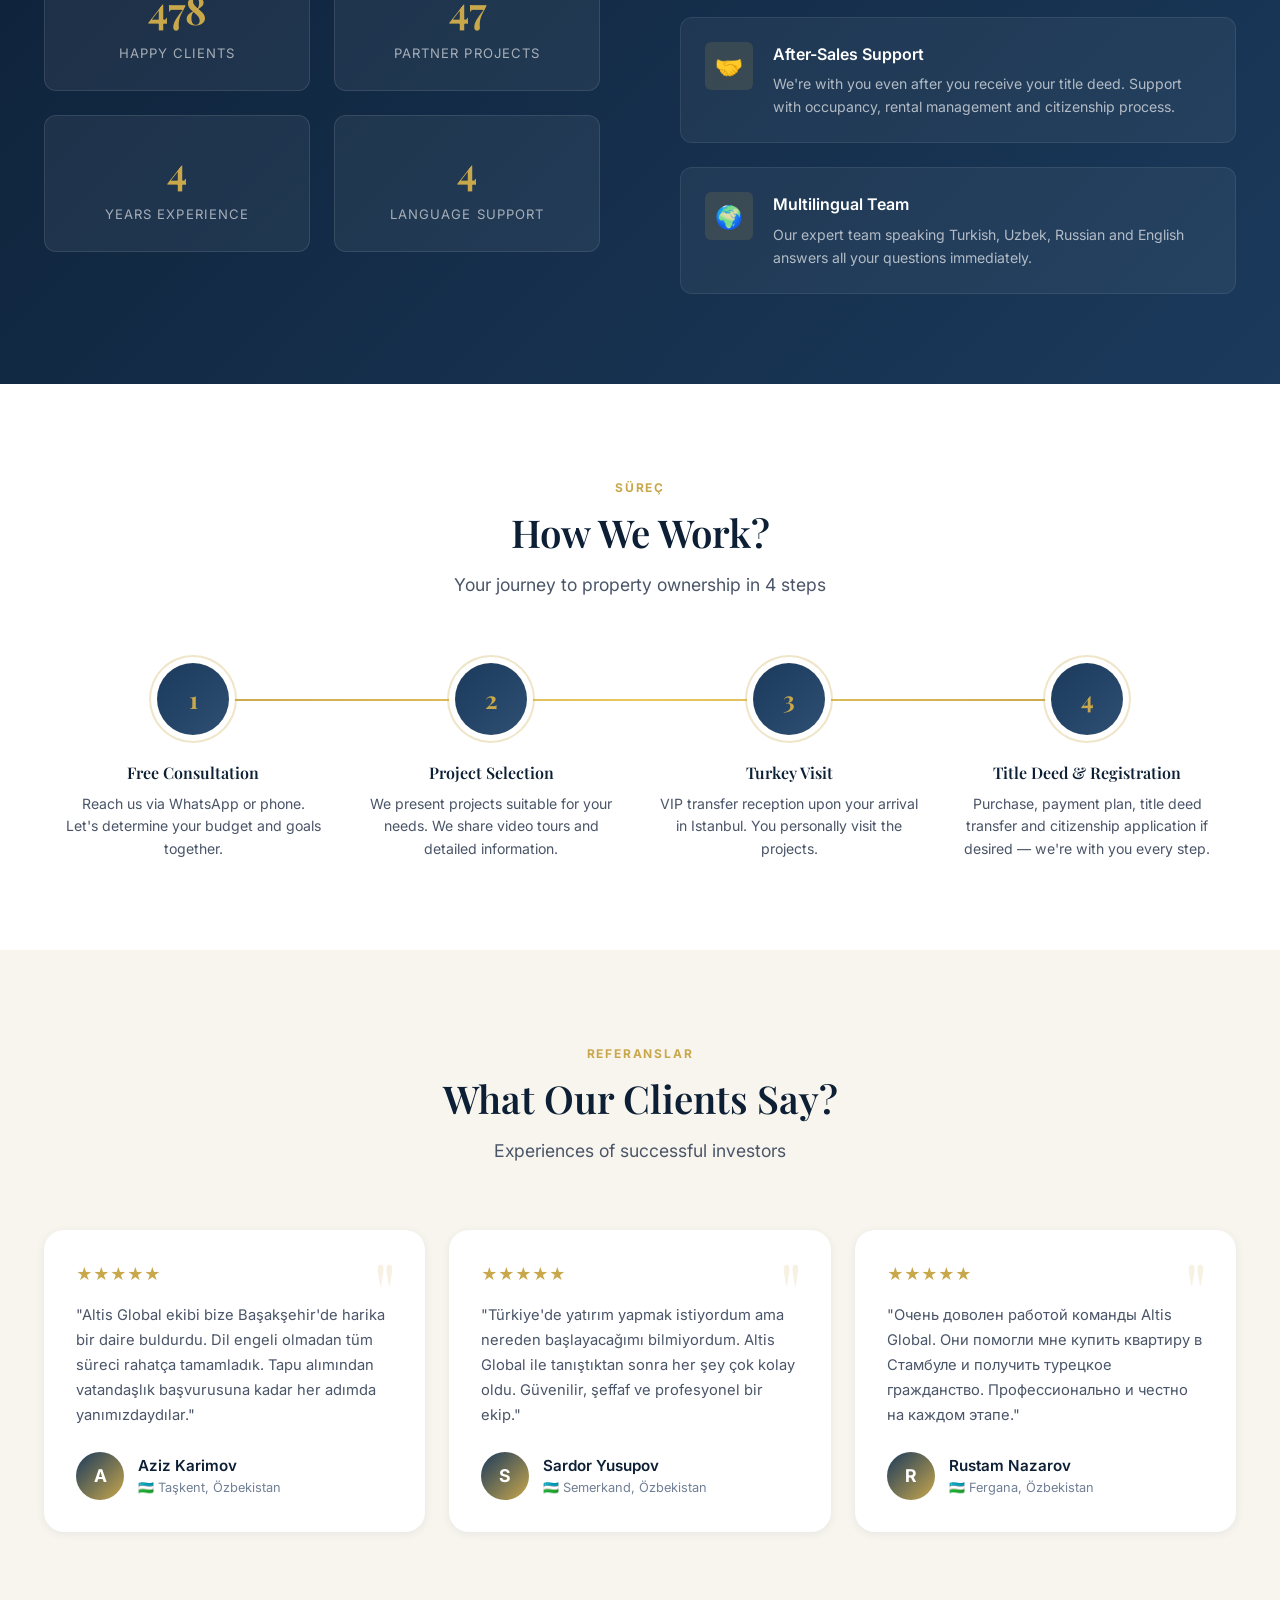
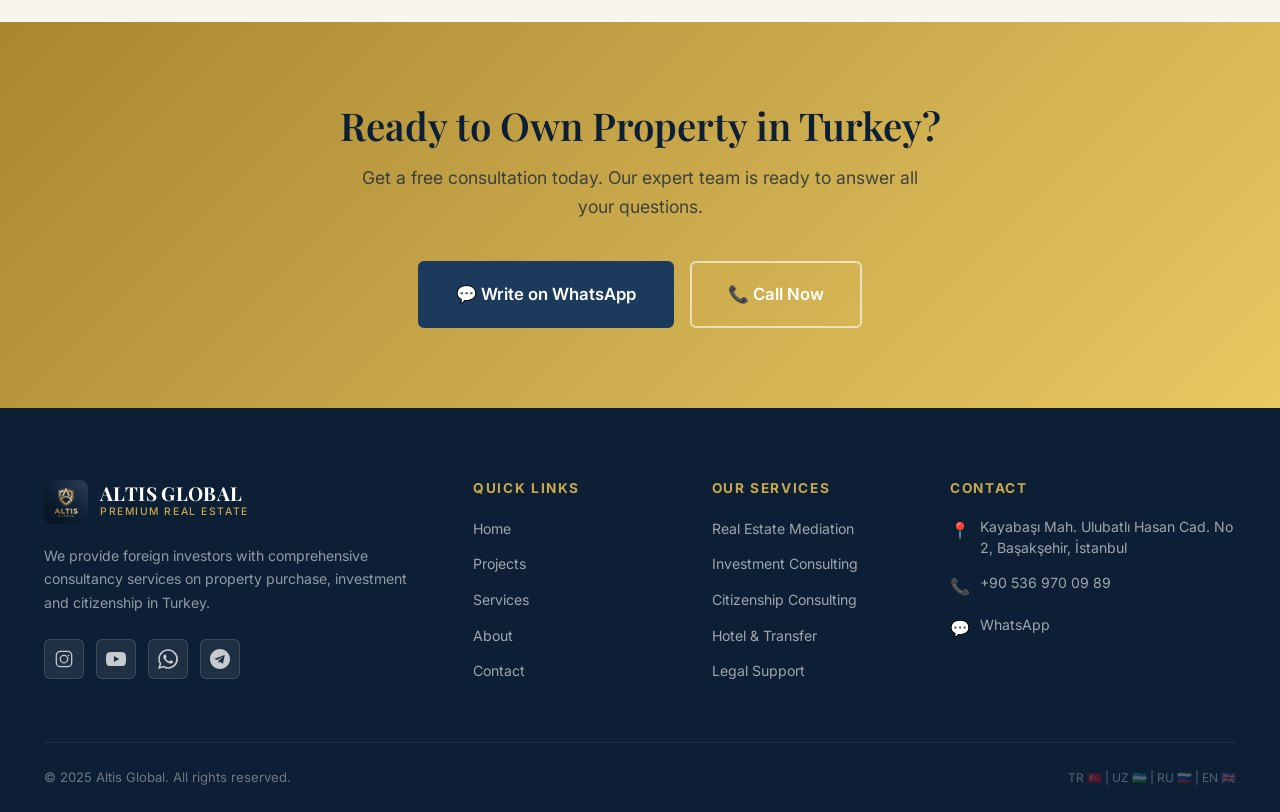
==== commit dab06f98: "Site güncellemesi: tüm sayfalar ve logo güncellendi, .gitignore eklendi" ====
--- a/index.html
+++ b/index.html
@@ -419,7 +419,7 @@
     <div class="footer-grid">
       <div class="footer-brand">
         <div class="nav-logo">
-          <img src="assets/images/logo.png" alt="Altis Global" style="height:44px;filter:brightness(0) invert(1);" />
+          <img src="assets/images/logo.png" alt="Altis Global" style="height:44px;" />
           <div class="nav-logo-text">
             <span class="brand-name">ALTIS GLOBAL</span>
             <span class="brand-sub">Premium Real Estate</span>
@@ -427,10 +427,10 @@
         </div>
         <p data-i18n="footer.desc">Yabancı yatırımcılara Türkiye'de konut alımı, yatırım ve vatandaşlık konularında kapsamlı danışmanlık hizmetleri sunuyoruz.</p>
         <div class="footer-socials">
-          <a href="#" class="social-link" aria-label="Instagram">📸</a>
-          <a href="#" class="social-link" aria-label="YouTube">▶️</a>
-          <a href="https://wa.me/905369700989" class="social-link" aria-label="WhatsApp">💬</a>
-          <a href="#" class="social-link" aria-label="Telegram">✈️</a>
+          <a href="https://www.instagram.com/altis_global/" class="social-link" aria-label="Instagram" target="_blank"><svg viewBox="0 0 24 24"><path d="M7.75 2h8.5A5.75 5.75 0 0 1 22 7.75v8.5A5.75 5.75 0 0 1 16.25 22h-8.5A5.75 5.75 0 0 1 2 16.25v-8.5A5.75 5.75 0 0 1 7.75 2Zm0 1.5A4.25 4.25 0 0 0 3.5 7.75v8.5A4.25 4.25 0 0 0 7.75 20.5h8.5A4.25 4.25 0 0 0 20.5 16.25v-8.5A4.25 4.25 0 0 0 16.25 3.5Zm4.25 3.25a5.25 5.25 0 1 1 0 10.5 5.25 5.25 0 0 1 0-10.5Zm0 1.5a3.75 3.75 0 1 0 0 7.5 3.75 3.75 0 0 0 0-7.5Zm5.5-1.5a1 1 0 1 1 0 2 1 1 0 0 1 0-2Z"/></svg></a>
+          <a href="https://www.youtube.com/@Altis_Global" class="social-link" aria-label="YouTube" target="_blank"><svg viewBox="0 0 24 24"><path d="M23.5 6.19a3.02 3.02 0 0 0-2.12-2.14C19.5 3.5 12 3.5 12 3.5s-7.5 0-9.38.55A3.02 3.02 0 0 0 .5 6.19 31.6 31.6 0 0 0 0 12a31.6 31.6 0 0 0 .5 5.81 3.02 3.02 0 0 0 2.12 2.14c1.88.55 9.38.55 9.38.55s7.5 0 9.38-.55a3.02 3.02 0 0 0 2.12-2.14A31.6 31.6 0 0 0 24 12a31.6 31.6 0 0 0-.5-5.81ZM9.55 15.57V8.43L15.82 12 9.55 15.57Z"/></svg></a>
+          <a href="https://wa.me/905369700989" class="social-link" aria-label="WhatsApp" target="_blank"><svg viewBox="0 0 24 24"><path d="M17.47 14.38c-.29-.14-1.7-.84-1.96-.94-.27-.1-.46-.14-.66.14-.2.29-.76.94-.93 1.13-.17.2-.34.22-.63.07-.29-.14-1.22-.45-2.32-1.43a8.7 8.7 0 0 1-1.6-2c-.17-.29-.02-.44.13-.59.13-.13.29-.34.43-.51.14-.17.2-.29.3-.48.1-.2.04-.37-.03-.51-.07-.15-.65-1.57-.9-2.15-.23-.56-.47-.49-.65-.49h-.55a1.06 1.06 0 0 0-.77.36c-.27.29-1.01.99-1.01 2.41 0 1.42 1.03 2.8 1.18 2.99.14.2 2.03 3.1 4.93 4.34.69.3 1.23.47 1.65.6.69.22 1.32.2 1.82.11.55-.08 1.7-.69 1.94-1.36.24-.67.24-1.24.17-1.36-.07-.12-.27-.2-.56-.33Zm-5.42 7.4a9.87 9.87 0 0 1-5.03-1.38l-.36-.21-3.74.98 1-3.65-.24-.37A9.86 9.86 0 0 1 2.13 12 9.87 9.87 0 0 1 12.05 2.13 9.87 9.87 0 0 1 21.87 12a9.87 9.87 0 0 1-9.82 9.78Zm0-21.56C5.63.22.35 5.46.35 11.88a11.6 11.6 0 0 0 1.56 5.83L0 24l6.47-1.7a11.64 11.64 0 0 0 5.58 1.42C18.47 23.72 24 18.47 24 12 24 5.53 18.47.22 12.05.22Z"/></svg></a>
+          <a href="https://t.me/Altis_Global" class="social-link" aria-label="Telegram" target="_blank"><svg viewBox="0 0 24 24"><path d="M12 0C5.37 0 0 5.37 0 12s5.37 12 12 12 12-5.37 12-12S18.63 0 12 0Zm5.53 8.15-1.83 8.63c-.14.61-.5.76-.99.47l-2.76-2.03-1.33 1.28c-.15.15-.27.27-.56.27l.2-2.79 5.1-4.61c.22-.2-.05-.31-.34-.12l-6.31 3.98-2.72-.85c-.59-.18-.6-.59.12-.88l10.64-4.1c.49-.18.92.12.76.85Z"/></svg></a>
         </div>
       </div>
       <div class="footer-col">
--- a/assets/css/main.css
+++ b/assets/css/main.css
@@ -197,7 +197,7 @@
 .nav-logo img {
   height: 48px;
   width: auto;
-  filter: brightness(0) invert(1);
+  border-radius: 8px;
 }
 .nav-logo-text {
   display: flex;
@@ -929,10 +929,16 @@
   display: flex;
   align-items: center;
   justify-content: center;
-  font-size: 1.1rem;
-  transition: all var(--transition);
-}
-.social-link:hover { background: var(--gold); border-color: var(--gold); color: var(--navy-dark); }
+  transition: all var(--transition);
+}
+.social-link svg {
+  width: 20px;
+  height: 20px;
+  fill: rgba(255,255,255,0.75);
+  transition: fill var(--transition);
+}
+.social-link:hover { background: var(--gold); border-color: var(--gold); }
+.social-link:hover svg { fill: var(--navy-dark); }
 
 .footer-col h4 {
   font-family: var(--font-body);
